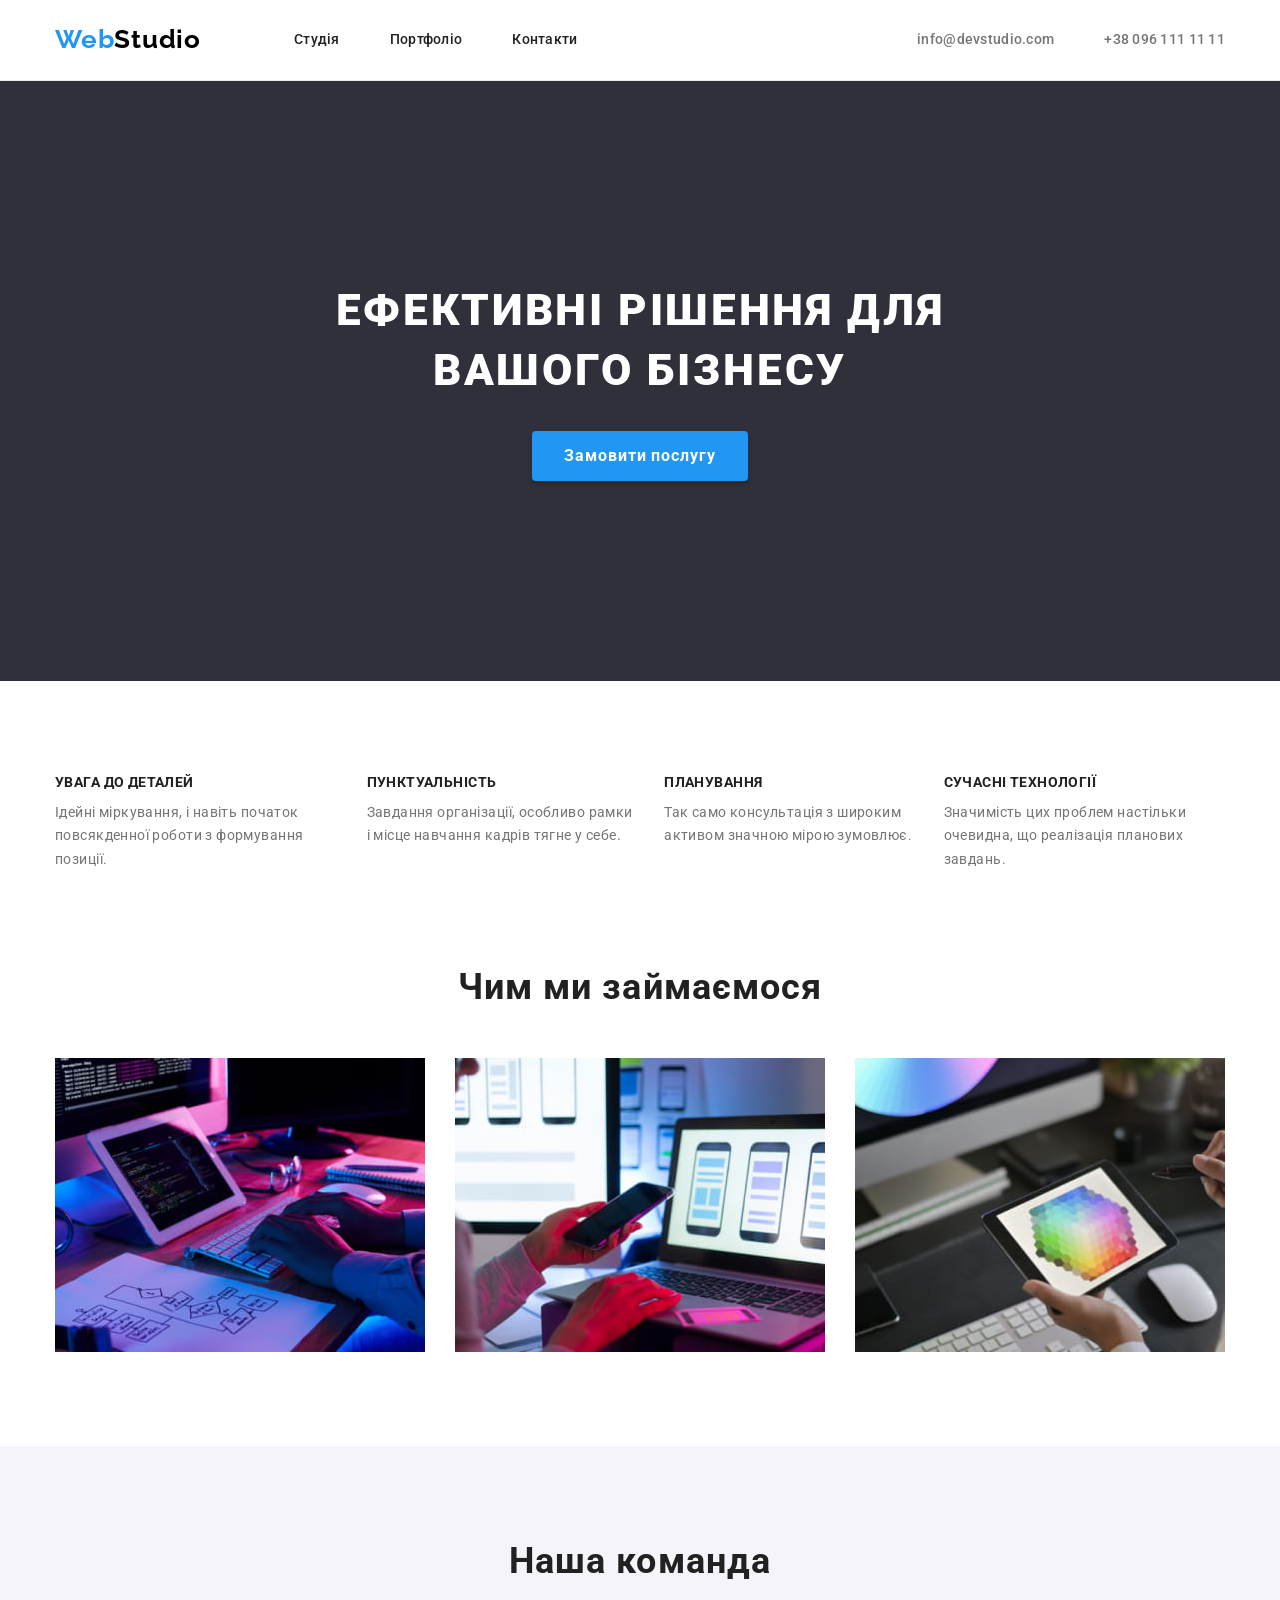
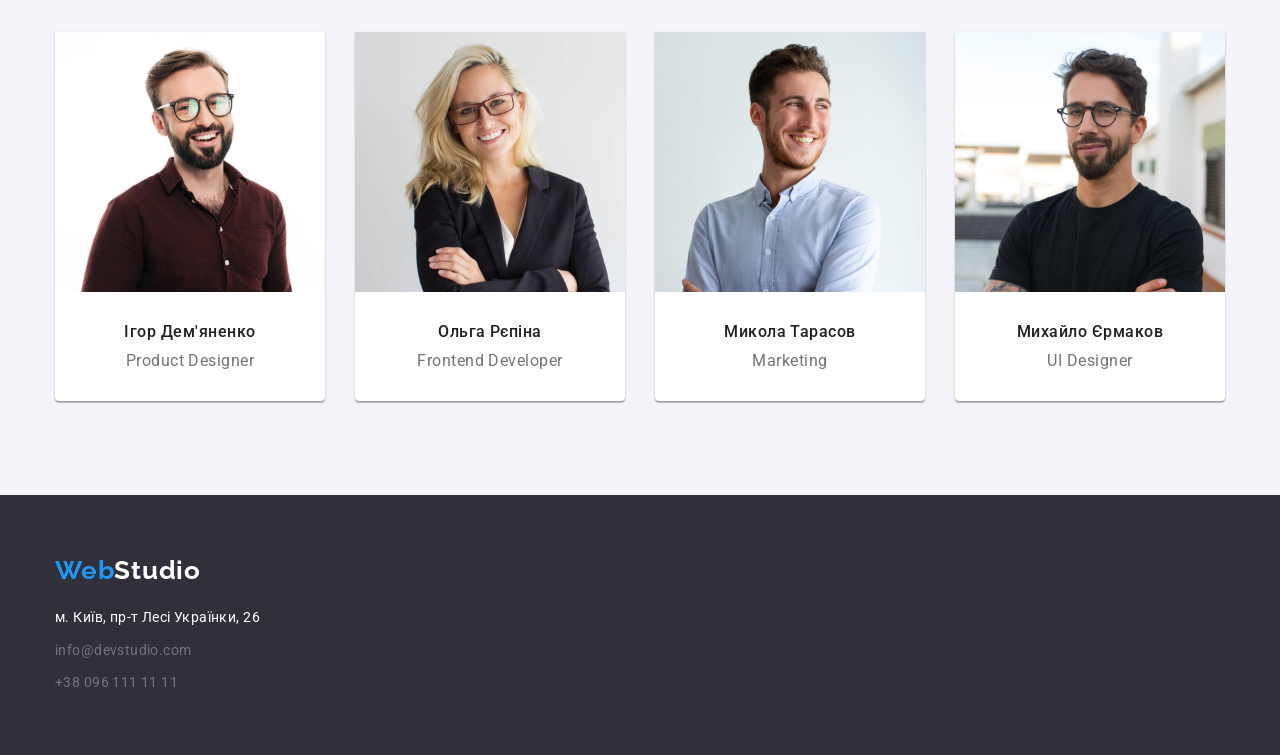
==== index.html @ 661b0582 "styles corrections" ====
<!DOCTYPE html>
<html lang="uk">
  <head>
    <meta charset="UTF-8" />
    <meta http-equiv="X-UA-Compatible" content="IE=edge" />
    <meta name="viewport" content="width=device-width, initial-scale=1.0" />
    <title>WebStudio</title>
    <!-- fonts -->
    <link rel="preconnect" href="https://fonts.googleapis.com" />
    <link rel="preconnect" href="https://fonts.gstatic.com" crossorigin />
    <link rel="preconnect" href="https://fonts.googleapis.com" />
    <link rel="preconnect" href="https://fonts.gstatic.com" crossorigin />
    <link
      href="https://fonts.googleapis.com/css2?family=Raleway:wght@700&family=Roboto:wght@400;500;700;900&display=swap"
      rel="stylesheet"
    />
    <!-- modern-normalize -->
    <link
      rel="stylesheet"
      href="https://cdnjs.cloudflare.com/ajax/libs/modern-normalize/1.1.0/modern-normalize.min.css"
      integrity="sha512-wpPYUAdjBVSE4KJnH1VR1HeZfpl1ub8YT/NKx4PuQ5NmX2tKuGu6U/JRp5y+Y8XG2tV+wKQpNHVUX03MfMFn9Q=="
      crossorigin="anonymous"
      referrerpolicy="no-referrer"
    />
    <!-- custom styles -->
    <link rel="stylesheet" href="./css/styles.css" />
  </head>
  <body>
    <header>
      <div class="container header">
        <nav class="nav">
          <a class="logo logo-header" href="./index.html"
            ><span class="logo-color">Web</span>Studio</a
          >
          <ul class="nav-list">
            <li class="nav-list-item">
              <a class="nav-list-item-link display-block" href="./index.html"
                >Студія</a
              >
            </li>
            <li class="nav-list-item">
              <a
                class="nav-list-item-link display-block"
                href="./portfolio.html"
                >Портфоліо</a
              >
            </li>
            <li class="nav-list-item">
              <a class="nav-list-item-link display-block" href="#contacts-link"
                >Контакти</a
              >
            </li>
          </ul>
        </nav>
        <ul class="header-contacts">
          <li class="header-contacts-item">
            <a
              class="header-contacts-item-link display-block"
              href="mailto:info@devstudio.com"
              >info@devstudio.com</a
            >
          </li>
          <li class="header-contacts-item">
            <a
              class="header-contacts-item-link display-block"
              href="tel:+380961111111"
              >+38 096 111 11 11</a
            >
          </li>
        </ul>
      </div>
    </header>
    <main>
      <section class="hero">
        <div class="container">
          <h1 class="hero-title">Ефективні рішення для вашого бізнесу</h1>
          <button class="hero-btn" type="button">Замовити послугу</button>
        </div>
      </section>
      <section class="section">
        <div class="container">
          <h2 class="hidden-title">Особливості</h2>
          <ul class="features-list">
            <li class="features-list-item">
              <h3 class="features-list-item-heading">Увага до деталей</h3>
              <p class="features-list-item-text">
                Ідейні міркування, і навіть початок повсякденної роботи з
                формування позиції.
              </p>
            </li>
            <li class="features-list-item">
              <h3 class="features-list-item-heading">Пунктуальність</h3>
              <p class="features-list-item-text">
                Завдання організації, особливо рамки і місце навчання кадрів
                тягне у себе.
              </p>
            </li>
            <li class="features-list-item">
              <h3 class="features-list-item-heading">Планування</h3>
              <p class="features-list-item-text">
                Так само консультація з широким активом значною мірою зумовлює.
              </p>
            </li>
            <li class="features-list-item">
              <h3 class="features-list-item-heading">Сучасні технології</h3>
              <p class="features-list-item-text">
                Значимість цих проблем настільки очевидна, що реалізація
                планових завдань.
              </p>
            </li>
          </ul>
        </div>
      </section>
      <section class="section what-are-we-section">
        <div class="container">
          <h2 class="what-are-we-title">Чим ми займаємося</h2>
          <ul class="what-are-we-list">
            <li class="what-are-we-list-item">
              <img
                src="./images/img1.jpg"
                alt="кодинг"
                width="370"
                height="294"
              />
            </li>
            <li class="what-are-we-list-item">
              <img
                src="./images/img2.jpg"
                alt="адаптація"
                width="370"
                height="294"
              />
            </li>
            <li class="what-are-we-list-item">
              <img
                src="./images/img3.jpg"
                alt="дизайн"
                width="370"
                height="294"
              />
            </li>
          </ul>
        </div>
      </section>
      <section class="section our-team">
        <div class="container">
          <h2 class="our-team-title">Наша команда</h2>
          <ul class="our-team-list">
            <li class="our-team-list-item">
              <img
                src="./images/igor.jpg"
                alt="фото Ігор Дем'яненко"
                width="270"
                height="260"
              />
              <div class="our-team-content">
                <h3 class="our-team-list-item-heading">Ігор Дем'яненко</h3>
                <p class="our-team-list-item-text" lang="en">
                  Product Designer
                </p>
              </div>
            </li>
            <li class="our-team-list-item">
              <img
                src="./images/olga.jpg"
                alt="фото Ольга Рєпіна"
                width="270"
                height="260"
              />
              <div class="our-team-content">
                <h3 class="our-team-list-item-heading">Ольга Рєпіна</h3>
                <p class="our-team-list-item-text" lang="en">
                  Frontend Developer
                </p>
              </div>
            </li>
            <li class="our-team-list-item">
              <img
                src="./images/mykola.jpg"
                alt="фото Микола Тарасов"
                width="270"
                height="260"
              />
              <div class="our-team-content">
                <h3 class="our-team-list-item-heading">Микола Тарасов</h3>
                <p class="our-team-list-item-text" lang="en">Marketing</p>
              </div>
            </li>
            <li class="our-team-list-item">
              <img
                src="./images/michael.jpg"
                alt="фото Михайло Єрмаков"
                width="270"
                height="260"
              />
              <div class="our-team-content">
                <h3 class="our-team-list-item-heading">Михайло Єрмаков</h3>
                <p class="our-team-list-item-text" lang="en">UI Designer</p>
              </div>
            </li>
          </ul>
        </div>
      </section>
    </main>
    <footer class="contacts" id="contacts-link">
      <div class="container">
        <a class="logo footer-logo" href="./index.html"
          ><span class="logo-footer-color">Web</span>Studio</a
        >
        <address>
          <ul class="address-list">
            <li class="address-list-item">
              <a
                class="map-link"
                href="https://goo.gl/maps/me57YFcmaELghzEW9"
                target="_blank"
                rel="noopener noreferrer nofollow"
                >м. Київ, пр-т Лесі Українки, 26</a
              >
            </li>
            <li class="address-list-item">
              <a class="mail-link" href="mailto:info@devstudio.com"
                >info@devstudio.com</a
              >
            </li>
            <li class="address-list-item">
              <a class="tel-link" href="tel:+380961111111">+38 096 111 11 11</a>
            </li>
          </ul>
        </address>
      </div>
    </footer>
  </body>
</html>
---- css/styles.css ----
:root {
  /* Fonts */
  --primary-text-color: #757575;
  --title-text-color: #212121;
  --secondary-title-text-color: #ffffff;
  --secondary-text-color: #2196f3;
  --logo-text-color: #000000;
  --address-text-color: #ffffff 0.6;
  /* Background */
  --footer-background-color: #2f303a;
  --team-section-background-color: #f5f4fa;
  --hero-btn-active-color: #188ce8;
  --header-border-bottom-color: #ececec;
  --portfolio-content-border-color: #eeeeee;
}
h1,
h2,
h3,
h4,
h5,
h6,
p,
ul {
  margin: 0;
  padding: 0;
  border: 0;
  font-size: 100%;
  font: inherit;
  vertical-align: baseline;
}
img {
  display: block;
  min-width: 100%;
  height: auto;
}
.nav-list,
.header-contacts,
.features-list,
.what-are-we-list,
.our-team-list,
.address-list,
.filter-list,
.portfolio-content-list {
  list-style: none;
}
.container {
  width: 1200px;
  margin-left: auto;
  margin-right: auto;
  padding-right: 15px;
  padding-left: 15px;
}

.section {
  padding: 94px 0;
}
.what-are-we-section {
  padding-top: 0;
}
.display-block {
  display: block;
}
body {
  font-family: "Roboto", sans-serif;
  font-size: 14px;
  line-height: 1.7;
  letter-spacing: 0.03em;

  color: var(--primary-text-color);
}
/* header */
.header,
.nav {
  display: flex;
  align-items: center;
}
header {
  border-bottom: 1px solid var(--header-border-bottom-color);
}
.logo {
  font-family: "Raleway", sans-serif;
  font-weight: 700;
  font-size: 26px;
  line-height: 1.2;
  letter-spacing: 0.03em;

  color: var(--logo-text-color);
  text-decoration: none;
  text-transform: capitalize;
}
.logo-header {
  margin-right: 93px;
}
.logo-color {
  color: var(--secondary-text-color);
}
.nav-list {
  display: flex;
}
.header-contacts {
  display: flex;
  margin-left: auto;
}
.header-contacts-item:not(:last-child) {
  margin-right: 50px;
}

.nav-list-item-link,
.header-contacts-item-link {
  padding-top: 32px;
  padding-bottom: 32px;

  font-weight: 500;
  font-size: 14px;
  line-height: 1.14;
  letter-spacing: 0.02em;

  color: var(--title-text-color);
  text-decoration: none;
}
.nav-list-item:not(:last-child) {
  margin-right: 50px;
}
.header-contacts-item-link {
  color: var(--primary-text-color);
}
.nav-list-item-link:hover,
.nav-list-item-link:focus,
.nav-list-item-link:active,
.header-contacts-item-link:hover,
.header-contacts-item-link:focus,
.header-contacts-item-link:active {
  color: var(--secondary-text-color);
}
/* main */
/* hero */
.hero {
  background-color: var(--footer-background-color);
  padding: 200px 0;
  text-align: center;
}
.hero-title {
  margin-bottom: 30px;
  margin-right: auto;
  margin-left: auto;
  width: 696px;

  font-weight: 900;
  font-size: 44px;
  line-height: 1.36;
  text-align: center;
  letter-spacing: 0.06em;
  text-transform: uppercase;

  color: var(--secondary-title-text-color);
}

.hero-btn {
  padding: 10px 32px;

  font-weight: 700;
  font-size: 16px;
  line-height: 1.88;
  text-align: center;
  letter-spacing: 0.06em;

  color: var(--secondary-title-text-color);
  background-color: var(--secondary-text-color);
  cursor: pointer;
  box-shadow: 0px 4px 4px rgba(0, 0, 0, 0.15);
  border-radius: 4px;
  border: none;
}
.hero-btn:hover,
.hero-btn:focus {
  background-color: var(--hero-btn-active-color);
}
/* features */
.hidden-title {
  position: absolute;
  white-space: nowrap;
  width: 1px;
  height: 1px;
  overflow: hidden;
  border: 0;
  padding: 0;
  clip: rect(0 0 0 0);
  -webkit-clip-path: inset(50%);
  clip-path: inset(50%);
  margin: -1px;
}
.features-list {
  display: flex;
}
.features-list-item {
  width: calc((100%-30 * 3) / 4);
}
.features-list-item:not(:last-child) {
  margin-right: 30px;
}
.features-list-item-heading {
  margin-bottom: 10px;

  font-weight: 700;
  font-size: 14px;
  line-height: 1.14;
  text-transform: uppercase;

  color: var(--title-text-color);
}
/* What are we, our team */
.what-are-we-title,
.our-team-title {
  text-align: center;
  margin-bottom: 50px;

  font-weight: 700;
  font-size: 36px;
  line-height: 1.17;
  text-align: center;
  letter-spacing: 0.03em;
  color: var(--title-text-color);
}
.what-are-we-list {
  display: flex;
}
.what-are-we-list-item {
  display: block;
}
.what-are-we-list-item:not(:last-child) {
  margin-right: 30px;
}
.our-team {
  background-color: var(--team-section-background-color);
}
.our-team-list {
  display: flex;
  gap: 30px;
}
.our-team-list-item {
  background: var(--secondary-title-text-color);

  box-shadow: 0px 1px 3px #0000001f, 0px 1px 1px #00000024,
    0px 2px 1px #00000033;
  border-radius: 0px 0px 4px 4px;
}
.our-team-content {
  padding-top: 30px;
  padding-bottom: 30px;
}
.our-team-list-item-heading {
  margin-bottom: 10px;

  font-weight: 500;
  font-size: 16px;
  line-height: 1.2;
  letter-spacing: 0.03em;
  text-align: center;
  color: var(--title-text-color);
}
.our-team-list-item-text {
  font-size: 16px;
  line-height: 1.2;
  letter-spacing: 0.03em;
  text-align: center;
}
/* footer */
footer {
  padding-top: 60px;
  padding-bottom: 60px;
}
address {
  font-style: inherit;
}
.contacts {
  background-color: var(--footer-background-color);
}

.footer-logo {
  display: inline-block;
  margin-bottom: 20px;

  color: var(--secondary-title-text-color);
}
.logo-footer-color {
  color: var(--secondary-text-color);
}

.address-list-item:not(:last-child) {
  margin-bottom: 9px;
}
.map-link {
  text-decoration: none;
  color: var(--secondary-title-text-color);
}
.mail-link,
.tel-link {
  text-decoration: none;
  color: var(--address-text-color);
}
/* portfolio */
.section-portfolio {
  padding-top: 94px;
  padding-bottom: 94px;
}
.filter-list {
  display: flex;
  justify-content: center;
  margin-bottom: 50px;
}
.filter-list-item:not(:last-child) {
  margin-right: 8px;
}
.all-btn {
  padding: 7px 26px;
}
.secondary-btn {
  padding: 7px 23px;
}
.filter-list-button {
  font-style: inherit;
  font-weight: 500;
  font-size: 16px;
  line-height: 1.6;
  text-align: center;
  letter-spacing: 0.03em;
  color: var(--title-text-color);
  background-color: var(--team-section-background-color);
  cursor: pointer;
  border: none;
  border-radius: 4px;
}
.filter-list-button:hover,
.filter-list-button:focus,
.filter-list-button:active {
  font-weight: 500;
  font-size: 16px;
  line-height: 1.6;
  text-align: center;
  letter-spacing: 0.03em;
  color: var(--secondary-title-text-color);
  background-color: var(--secondary-text-color);
  box-shadow: 0px 3px 1px rgba(0, 0, 0, 0.1), 0px 1px 2px rgba(0, 0, 0, 0.08),
    0px 2px 2px rgba(0, 0, 0, 0.12);
}
.portfolio-content-list {
  display: flex;
  flex-wrap: wrap;
  margin: -15px;
}
.portfolio-content-list-item {
  margin: 15px;
}
.portfolio-content-list-text {
  padding: 20px 24px;
  border-right: 1px solid var(--portfolio-content-border-color);
  border-bottom: 1px solid var(--portfolio-content-border-color);
  border-left: 1px solid var(--portfolio-content-border-color);
}
.portfolio-content-list-item-heading {
  margin-bottom: 4px;

  font-weight: 700;
  font-size: 18px;
  line-height: 2;
  letter-spacing: 0.06em;
  color: var(--title-text-color);
}
.portfolio-content-list-item-text {
  font-size: 16px;
  line-height: 1.9;
  letter-spacing: 0.03em;
}
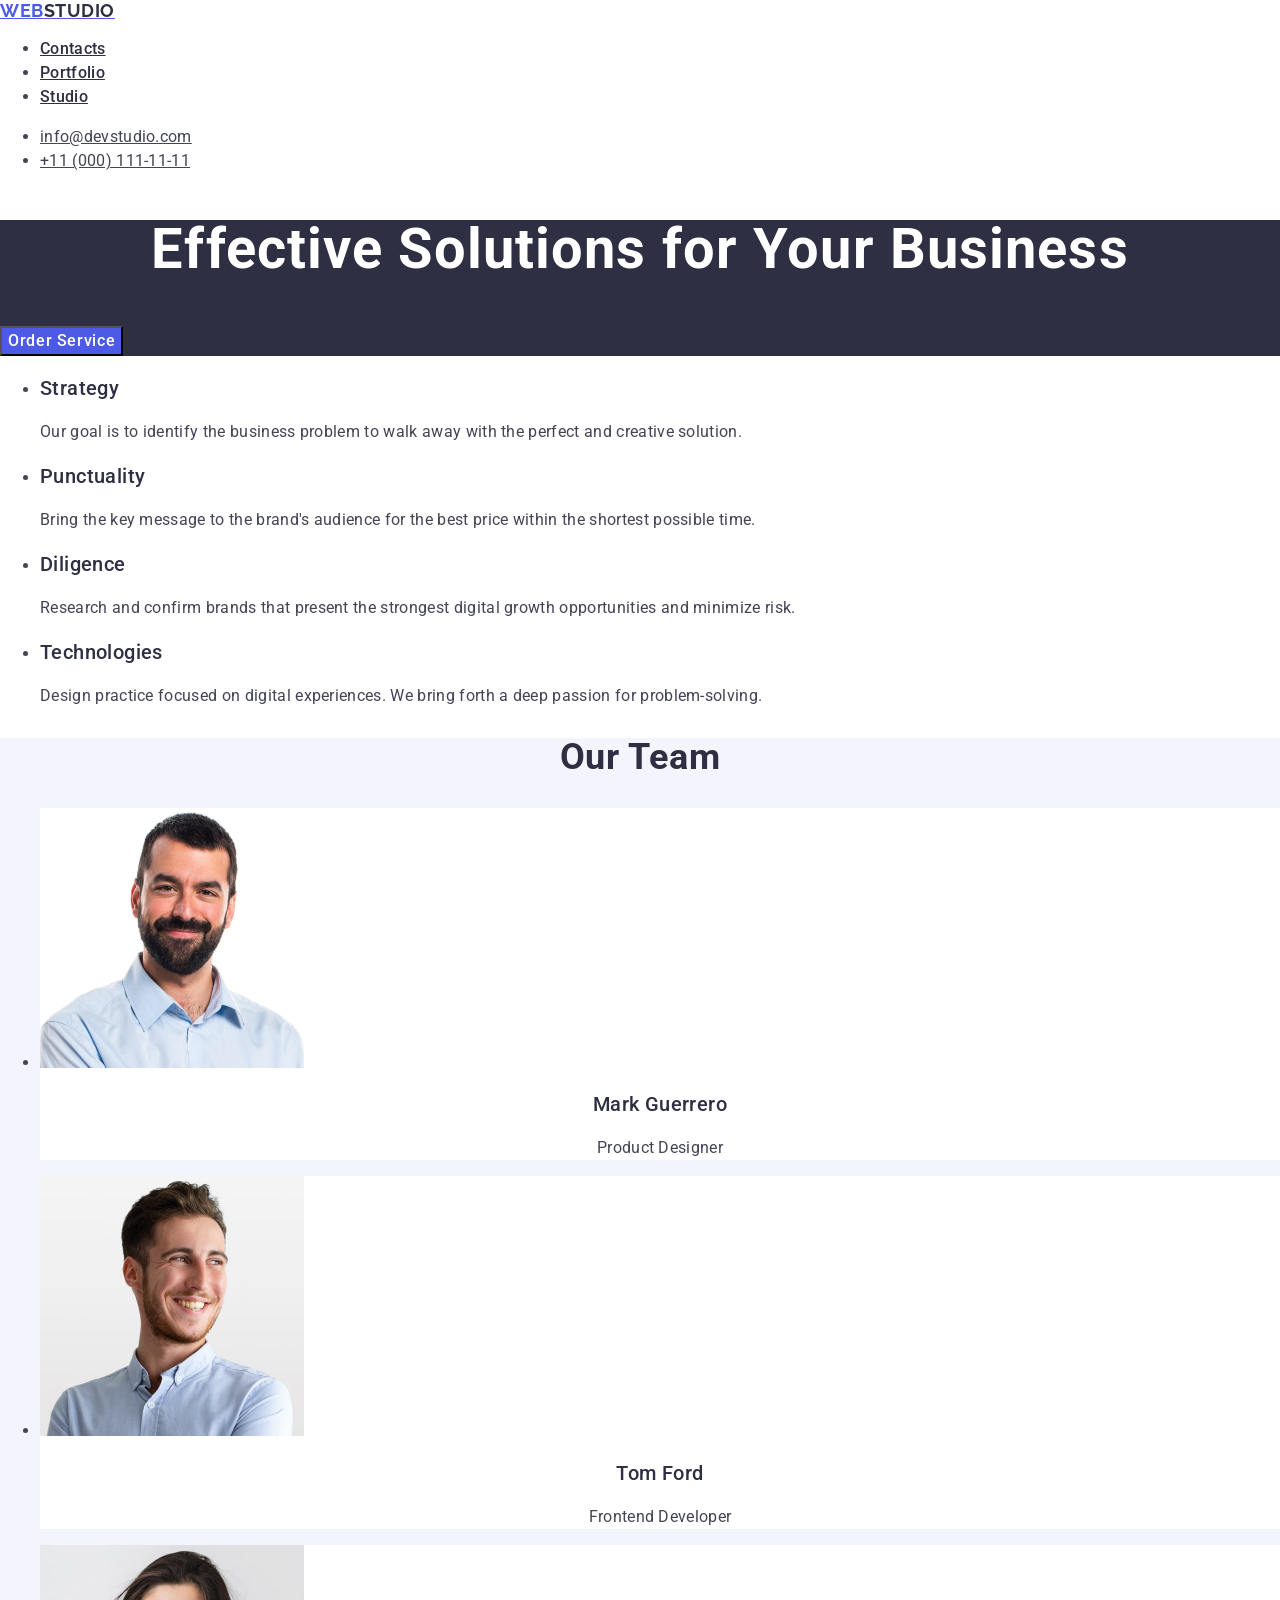
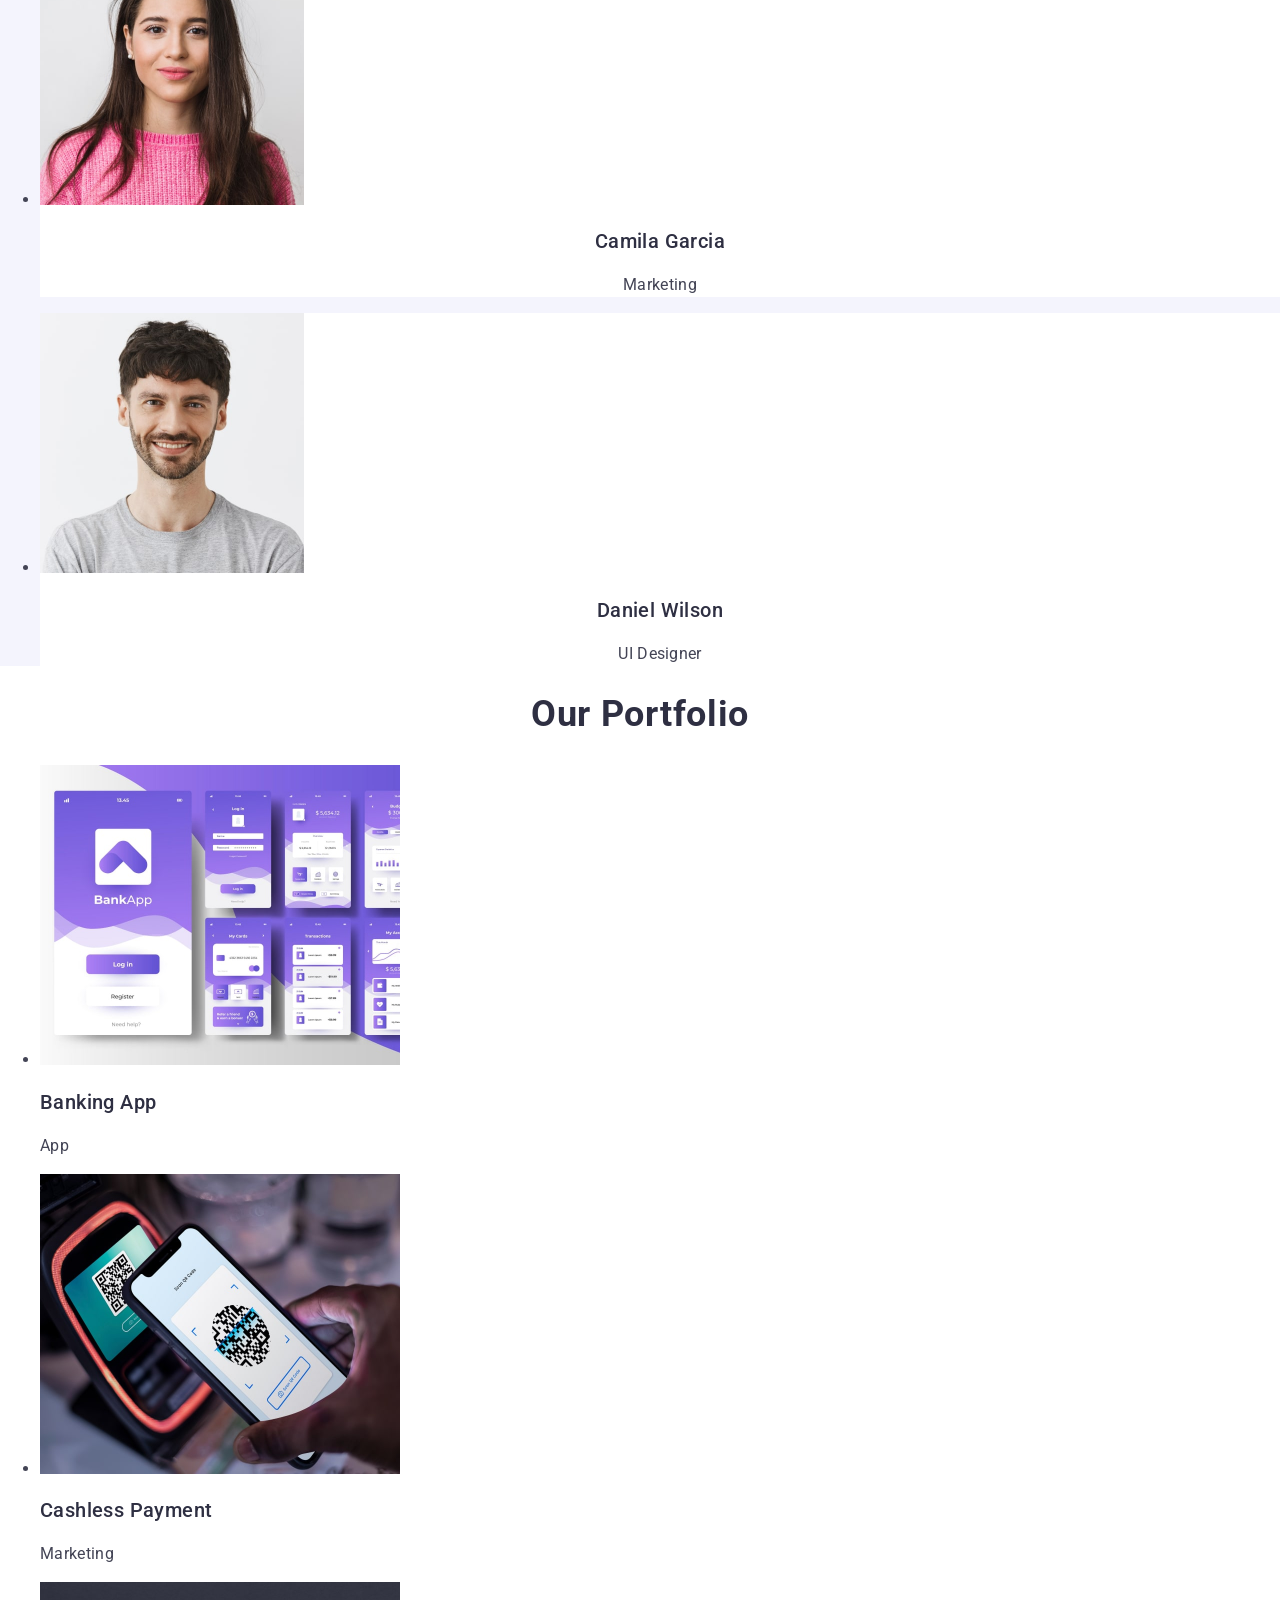
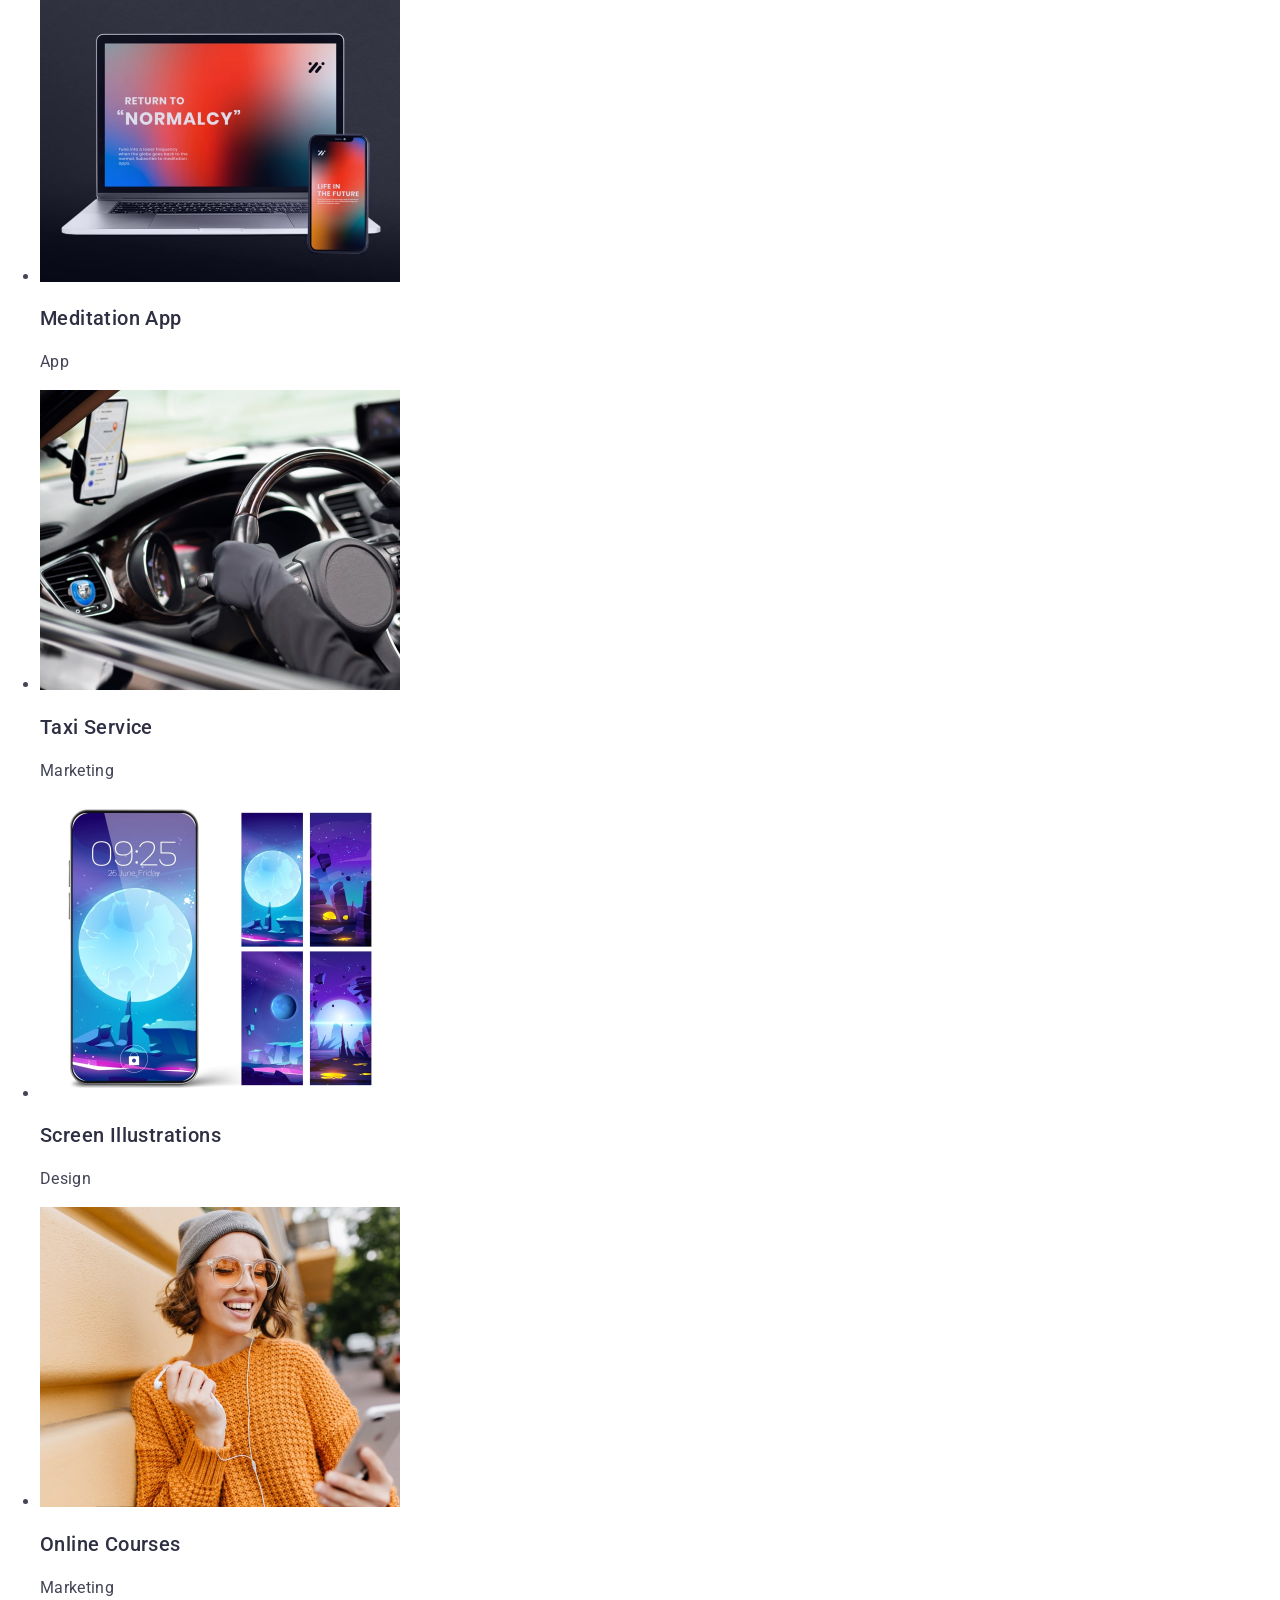
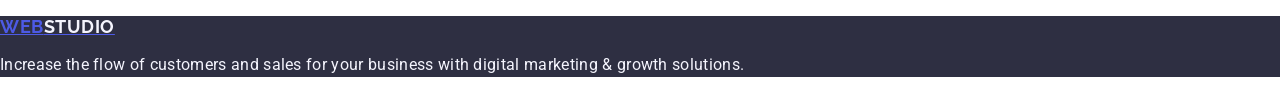
==== commit 6e95fbfc: "Initial commit" ====
--- a/index.html
+++ b/index.html
@@ -1,234 +1,210 @@
 <!DOCTYPE html>
-<html lang="uk">
+<html lang="en">
   <head>
     <meta charset="UTF-8" />
-    <meta http-equiv="X-UA-Compatible" content="IE=edge" />
     <meta name="viewport" content="width=device-width, initial-scale=1.0" />
-    <title>WebStudio</title>
-    <!-- fonts -->
-    <link rel="preconnect" href="https://fonts.googleapis.com" />
-    <link rel="preconnect" href="https://fonts.gstatic.com" crossorigin />
+    <title>Document</title>
     <link rel="preconnect" href="https://fonts.googleapis.com" />
     <link rel="preconnect" href="https://fonts.gstatic.com" crossorigin />
     <link
-      href="https://fonts.googleapis.com/css2?family=Raleway:wght@700&family=Roboto:wght@400;500;700;900&display=swap"
+      href="https://fonts.googleapis.com/css2?family=Raleway:ital,wght@0,700;1,700&family=Roboto:ital,wght@0,400,500,700;1,400,500,700&display=swap"
       rel="stylesheet"
     />
-    <!-- modern-normalize -->
     <link
       rel="stylesheet"
-      href="https://cdnjs.cloudflare.com/ajax/libs/modern-normalize/1.1.0/modern-normalize.min.css"
-      integrity="sha512-wpPYUAdjBVSE4KJnH1VR1HeZfpl1ub8YT/NKx4PuQ5NmX2tKuGu6U/JRp5y+Y8XG2tV+wKQpNHVUX03MfMFn9Q=="
+      href="https://cdnjs.cloudflare.com/ajax/libs/modern-normalize/3.0.1/modern-normalize.css"
+      integrity="sha512-gnAN+RgTMylunXI7AMg+PtcUGpKZFkZJoFIkAWvdPFRrFJz3p2tx4+9xbjILRfN7CzoViMgS8vSf06fSQzWZjA=="
       crossorigin="anonymous"
       referrerpolicy="no-referrer"
     />
-    <!-- custom styles -->
     <link rel="stylesheet" href="./css/styles.css" />
   </head>
   <body>
     <header>
-      <div class="container header">
-        <nav class="nav">
-          <a class="logo logo-header" href="./index.html"
-            ><span class="logo-color">Web</span>Studio</a
-          >
-          <ul class="nav-list">
-            <li class="nav-list-item">
-              <a class="nav-list-item-link display-block" href="./index.html"
-                >Студія</a
-              >
-            </li>
-            <li class="nav-list-item">
-              <a
-                class="nav-list-item-link display-block"
-                href="./portfolio.html"
-                >Портфоліо</a
-              >
-            </li>
-            <li class="nav-list-item">
-              <a class="nav-list-item-link display-block" href="#contacts-link"
-                >Контакти</a
-              >
-            </li>
-          </ul>
-        </nav>
-        <ul class="header-contacts">
-          <li class="header-contacts-item">
-            <a
-              class="header-contacts-item-link display-block"
-              href="mailto:info@devstudio.com"
+      <nav class="nav">
+        <a class="logo" href="./index.html">Web<span>Studio</span></a>
+        <ul class="nav-list">
+          <li class="nav-item"><a class="nav-link" href="/">Contacts</a></li>
+          <li class="nav-item"><a class="nav-link" href="">Portfolio</a></li>
+          <li class="nav-item"><a class="nav-link" href="">Studio</a></li>
+        </ul>
+      </nav>
+      <address class="address">
+        <ul class="address-list">
+          <li class="address-item">
+            <a class="address-link" href="mailto:info@devstudio.com"
               >info@devstudio.com</a
             >
           </li>
-          <li class="header-contacts-item">
-            <a
-              class="header-contacts-item-link display-block"
-              href="tel:+380961111111"
-              >+38 096 111 11 11</a
+          <li class="address-item">
+            <a class="address-link" href="tel:+110001111111"
+              >+11 (000) 111-11-11</a
             >
           </li>
         </ul>
-      </div>
+      </address>
     </header>
     <main>
       <section class="hero">
-        <div class="container">
-          <h1 class="hero-title">Ефективні рішення для вашого бізнесу</h1>
-          <button class="hero-btn" type="button">Замовити послугу</button>
-        </div>
-      </section>
-      <section class="section">
-        <div class="container">
-          <h2 class="hidden-title">Особливості</h2>
-          <ul class="features-list">
-            <li class="features-list-item">
-              <h3 class="features-list-item-heading">Увага до деталей</h3>
-              <p class="features-list-item-text">
-                Ідейні міркування, і навіть початок повсякденної роботи з
-                формування позиції.
-              </p>
-            </li>
-            <li class="features-list-item">
-              <h3 class="features-list-item-heading">Пунктуальність</h3>
-              <p class="features-list-item-text">
-                Завдання організації, особливо рамки і місце навчання кадрів
-                тягне у себе.
-              </p>
-            </li>
-            <li class="features-list-item">
-              <h3 class="features-list-item-heading">Планування</h3>
-              <p class="features-list-item-text">
-                Так само консультація з широким активом значною мірою зумовлює.
-              </p>
-            </li>
-            <li class="features-list-item">
-              <h3 class="features-list-item-heading">Сучасні технології</h3>
-              <p class="features-list-item-text">
-                Значимість цих проблем настільки очевидна, що реалізація
-                планових завдань.
-              </p>
-            </li>
-          </ul>
-        </div>
-      </section>
-      <section class="section what-are-we-section">
-        <div class="container">
-          <h2 class="what-are-we-title">Чим ми займаємося</h2>
-          <ul class="what-are-we-list">
-            <li class="what-are-we-list-item">
-              <img
-                src="./images/img1.jpg"
-                alt="кодинг"
-                width="370"
-                height="294"
-              />
-            </li>
-            <li class="what-are-we-list-item">
-              <img
-                src="./images/img2.jpg"
-                alt="адаптація"
-                width="370"
-                height="294"
-              />
-            </li>
-            <li class="what-are-we-list-item">
-              <img
-                src="./images/img3.jpg"
-                alt="дизайн"
-                width="370"
-                height="294"
-              />
-            </li>
-          </ul>
-        </div>
-      </section>
-      <section class="section our-team">
-        <div class="container">
-          <h2 class="our-team-title">Наша команда</h2>
-          <ul class="our-team-list">
-            <li class="our-team-list-item">
-              <img
-                src="./images/igor.jpg"
-                alt="фото Ігор Дем'яненко"
-                width="270"
-                height="260"
-              />
-              <div class="our-team-content">
-                <h3 class="our-team-list-item-heading">Ігор Дем'яненко</h3>
-                <p class="our-team-list-item-text" lang="en">
-                  Product Designer
-                </p>
-              </div>
-            </li>
-            <li class="our-team-list-item">
-              <img
-                src="./images/olga.jpg"
-                alt="фото Ольга Рєпіна"
-                width="270"
-                height="260"
-              />
-              <div class="our-team-content">
-                <h3 class="our-team-list-item-heading">Ольга Рєпіна</h3>
-                <p class="our-team-list-item-text" lang="en">
-                  Frontend Developer
-                </p>
-              </div>
-            </li>
-            <li class="our-team-list-item">
-              <img
-                src="./images/mykola.jpg"
-                alt="фото Микола Тарасов"
-                width="270"
-                height="260"
-              />
-              <div class="our-team-content">
-                <h3 class="our-team-list-item-heading">Микола Тарасов</h3>
-                <p class="our-team-list-item-text" lang="en">Marketing</p>
-              </div>
-            </li>
-            <li class="our-team-list-item">
-              <img
-                src="./images/michael.jpg"
-                alt="фото Михайло Єрмаков"
-                width="270"
-                height="260"
-              />
-              <div class="our-team-content">
-                <h3 class="our-team-list-item-heading">Михайло Єрмаков</h3>
-                <p class="our-team-list-item-text" lang="en">UI Designer</p>
-              </div>
-            </li>
-          </ul>
-        </div>
+        <h1 class="hero-title">Effective Solutions for Your Business</h1>
+        <button class="hero-btn" type="button">Order Service</button>
+      </section>
+      <section class="features">
+        <h2 hidden>features</h2>
+        <ul class="features-list">
+          <li class="features-item">
+            <h3 class="features-title">Strategy</h3>
+            <p class="features-text">
+              Our goal is to identify the business problem to walk away with the
+              perfect and creative solution.
+            </p>
+          </li>
+          <li class="features-item">
+            <h3 class="features-title">Punctuality</h3>
+            <p class="features-text">
+              Bring the key message to the brand's audience for the best price
+              within the shortest possible time.
+            </p>
+          </li>
+          <li class="features-item">
+            <h3 class="features-title">Diligence</h3>
+            <p class="features-text">
+              Research and confirm brands that present the strongest digital
+              growth opportunities and minimize risk.
+            </p>
+          </li>
+          <li class="features-item">
+            <h3 class="features-title">Technologies</h3>
+            <p class="features-text">
+              Design practice focused on digital experiences. We bring forth a
+              deep passion for problem-solving.
+            </p>
+          </li>
+        </ul>
+      </section>
+      <section class="team">
+        <h2 class="team-title">Our Team</h2>
+        <ul class="team-list">
+          <li class="team-item">
+            <img
+              src="./images/img-1.jpg"
+              alt="Mark Guerrero"
+              width="264"
+              height="260"
+              class="team-image"
+            />
+            <h3 class="team-name">Mark Guerrero</h3>
+            <p class="team-text">Product Designer</p>
+          </li>
+          <li class="team-item">
+            <img
+              src="./images/img-2.jpg"
+              alt="Tom Ford"
+              width="264"
+              height="260"
+              class="team-image"
+            />
+            <h3 class="team-name">Tom Ford</h3>
+            <p class="team-text">Frontend Developer</p>
+          </li>
+          <li class="team-item">
+            <img
+              src="./images/img-3.jpg"
+              alt="Camila Garcia"
+              width="264"
+              height="260"
+              class="team-image"
+            />
+            <h3 class="team-name">Camila Garcia</h3>
+            <p class="team-text">Marketing</p>
+          </li>
+          <li class="team-item">
+            <img
+              src="./images/img-4.jpg"
+              alt="Daniel Wilson"
+              width="264"
+              height="260"
+              class="team-image"
+            />
+            <h3 class="team-name">Daniel Wilson</h3>
+            <p class="team-text">UI Designer</p>
+          </li>
+        </ul>
+      </section>
+      <section class="portfolio">
+        <h2 class="portfolio-title">Our Portfolio</h2>
+        <ul class="portfolio-list">
+          <li class="portfolio-item">
+            <img
+              src="./images/card-img1.jpg"
+              alt="Banking App"
+              width="360"
+              class="portfolio-image"
+            />
+            <h3 class="portfolio-name">Banking App</h3>
+            <p class="portfolio-text">App</p>
+          </li>
+          <li class="portfolio-item">
+            <img
+              src="./images/card-img2.jpg"
+              alt="Cashless Payment"
+              width="360"
+              class="portfolio-image"
+            />
+            <h3 class="portfolio-name">Cashless Payment</h3>
+            <p class="portfolio-text">Marketing</p>
+          </li>
+          <li class="portfolio-item">
+            <img
+              src="./images/card-img3.jpg"
+              alt="Meditation App"
+              width="360"
+              class="portfolio-image"
+            />
+            <h3 class="portfolio-name">Meditation App</h3>
+            <p class="portfolio-text">App</p>
+          </li>
+          <li class="portfolio-item">
+            <img
+              src="./images/card-img4.jpg"
+              alt="Taxi Service"
+              width="360"
+              class="portfolio-image"
+            />
+            <h3 class="portfolio-name">Taxi Service</h3>
+            <p class="portfolio-text">Marketing</p>
+          </li>
+          <li class="portfolio-item">
+            <img
+              src="./images/card-img5.jpg"
+              alt="Screen Illustrations"
+              width="360"
+              class="portfolio-image"
+            />
+            <h3 class="portfolio-name">Screen Illustrations</h3>
+            <p class="portfolio-text">Design</p>
+          </li>
+          <li class="portfolio-item">
+            <img
+              src="./images/card-img6.jpg"
+              alt="Online Courses"
+              width="360"
+              class="portfolio-image"
+            />
+            <h3 class="portfolio-name">Online Courses</h3>
+            <p class="portfolio-text">Marketing</p>
+          </li>
+        </ul>
       </section>
     </main>
-    <footer class="contacts" id="contacts-link">
-      <div class="container">
-        <a class="logo footer-logo" href="./index.html"
-          ><span class="logo-footer-color">Web</span>Studio</a
-        >
-        <address>
-          <ul class="address-list">
-            <li class="address-list-item">
-              <a
-                class="map-link"
-                href="https://goo.gl/maps/me57YFcmaELghzEW9"
-                target="_blank"
-                rel="noopener noreferrer nofollow"
-                >м. Київ, пр-т Лесі Українки, 26</a
-              >
-            </li>
-            <li class="address-list-item">
-              <a class="mail-link" href="mailto:info@devstudio.com"
-                >info@devstudio.com</a
-              >
-            </li>
-            <li class="address-list-item">
-              <a class="tel-link" href="tel:+380961111111">+38 096 111 11 11</a>
-            </li>
-          </ul>
-        </address>
-      </div>
+    <footer class="footer">
+      <a class="logo" href="./index.html"
+        >Web<span class="footer-logo">Studio</span></a
+      >
+      <p class="footer-text">
+        Increase the flow of customers and sales for your business with digital
+        marketing & growth solutions.
+      </p>
     </footer>
   </body>
 </html>
--- a/css/styles.css
+++ b/css/styles.css
@@ -1,373 +1,173 @@
-:root {
-  /* Fonts */
-  --primary-text-color: #757575;
-  --title-text-color: #212121;
-  --secondary-title-text-color: #ffffff;
-  --secondary-text-color: #2196f3;
-  --logo-text-color: #000000;
-  --address-text-color: #ffffff 0.6;
-  /* Background */
-  --footer-background-color: #2f303a;
-  --team-section-background-color: #f5f4fa;
-  --hero-btn-active-color: #188ce8;
-  --header-border-bottom-color: #ececec;
-  --portfolio-content-border-color: #eeeeee;
-}
-h1,
-h2,
-h3,
-h4,
-h5,
-h6,
-p,
-ul {
-  margin: 0;
-  padding: 0;
-  border: 0;
-  font-size: 100%;
-  font: inherit;
-  vertical-align: baseline;
-}
-img {
-  display: block;
-  min-width: 100%;
-  height: auto;
-}
-.nav-list,
-.header-contacts,
-.features-list,
-.what-are-we-list,
-.our-team-list,
-.address-list,
-.filter-list,
-.portfolio-content-list {
-  list-style: none;
-}
-.container {
-  width: 1200px;
-  margin-left: auto;
-  margin-right: auto;
-  padding-right: 15px;
-  padding-left: 15px;
+body {
+  font-family: "Roboto", sans-serif;
+  color: #434455;
+  background-color: #ffffff;
 }
 
-.section {
-  padding: 94px 0;
-}
-.what-are-we-section {
-  padding-top: 0;
-}
-.display-block {
-  display: block;
-}
-body {
-  font-family: "Roboto", sans-serif;
-  font-size: 14px;
-  line-height: 1.7;
-  letter-spacing: 0.03em;
-
-  color: var(--primary-text-color);
-}
 /* header */
-.header,
-.nav {
-  display: flex;
-  align-items: center;
-}
-header {
-  border-bottom: 1px solid var(--header-border-bottom-color);
-}
 .logo {
   font-family: "Raleway", sans-serif;
   font-weight: 700;
-  font-size: 26px;
-  line-height: 1.2;
+  font-size: 18px;
+  line-height: 1.17;
   letter-spacing: 0.03em;
-
-  color: var(--logo-text-color);
-  text-decoration: none;
-  text-transform: capitalize;
+  text-transform: uppercase;
+  color: #4d5ae5;
 }
-.logo-header {
-  margin-right: 93px;
+.nav {
 }
-.logo-color {
-  color: var(--secondary-text-color);
+.nav span {
+  color: #2e2f42;
 }
 .nav-list {
-  display: flex;
 }
-.header-contacts {
-  display: flex;
-  margin-left: auto;
+.nav-item {
 }
-.header-contacts-item:not(:last-child) {
-  margin-right: 50px;
+.nav-link {
+  font-weight: 500;
+  font-size: 16px;
+  line-height: 1.5;
+  letter-spacing: 0.02em;
+  color: #2e2f42;
 }
-
-.nav-list-item-link,
-.header-contacts-item-link {
-  padding-top: 32px;
-  padding-bottom: 32px;
-
-  font-weight: 500;
-  font-size: 14px;
-  line-height: 1.14;
+.nav-link:hover,
+.nav-link:focus {
+  color: #404bbf;
+}
+.address {
+  font-style: normal;
+}
+.address-list {
+}
+.address-item {
+}
+.address-link {
+  font-size: 16px;
+  line-height: 1.5;
   letter-spacing: 0.02em;
-
-  color: var(--title-text-color);
-  text-decoration: none;
+  color: #434455;
 }
-.nav-list-item:not(:last-child) {
-  margin-right: 50px;
+.address-link:hover,
+.address-link:focus {
+  color: #404bbf;
 }
-.header-contacts-item-link {
-  color: var(--primary-text-color);
-}
-.nav-list-item-link:hover,
-.nav-list-item-link:focus,
-.nav-list-item-link:active,
-.header-contacts-item-link:hover,
-.header-contacts-item-link:focus,
-.header-contacts-item-link:active {
-  color: var(--secondary-text-color);
-}
-/* main */
 /* hero */
 .hero {
-  background-color: var(--footer-background-color);
-  padding: 200px 0;
-  text-align: center;
+  background-color: #2e2f42;
 }
 .hero-title {
-  margin-bottom: 30px;
-  margin-right: auto;
-  margin-left: auto;
-  width: 696px;
-
-  font-weight: 900;
-  font-size: 44px;
-  line-height: 1.36;
+  font-weight: 700;
+  font-size: 56px;
+  line-height: 1.07;
+  letter-spacing: 0.02em;
   text-align: center;
-  letter-spacing: 0.06em;
-  text-transform: uppercase;
-
-  color: var(--secondary-title-text-color);
+  color: #ffffff;
 }
-
 .hero-btn {
-  padding: 10px 32px;
-
-  font-weight: 700;
-  font-size: 16px;
-  line-height: 1.88;
-  text-align: center;
-  letter-spacing: 0.06em;
-
-  color: var(--secondary-title-text-color);
-  background-color: var(--secondary-text-color);
+  font-weight: 500;
+  line-height: 1.5;
+  letter-spacing: 0.04em;
+  color: #ffffff;
+  background-color: #4d5ae5;
   cursor: pointer;
-  box-shadow: 0px 4px 4px rgba(0, 0, 0, 0.15);
-  border-radius: 4px;
-  border: none;
 }
 .hero-btn:hover,
 .hero-btn:focus {
-  background-color: var(--hero-btn-active-color);
+  background-color: #404bbf;
 }
 /* features */
-.hidden-title {
-  position: absolute;
-  white-space: nowrap;
-  width: 1px;
-  height: 1px;
-  overflow: hidden;
-  border: 0;
-  padding: 0;
-  clip: rect(0 0 0 0);
-  -webkit-clip-path: inset(50%);
-  clip-path: inset(50%);
-  margin: -1px;
+.features {
 }
 .features-list {
-  display: flex;
 }
-.features-list-item {
-  width: calc((100%-30 * 3) / 4);
+.features-item {
 }
-.features-list-item:not(:last-child) {
-  margin-right: 30px;
+.features-title {
+  font-weight: 500;
+  font-size: 20px;
+  line-height: 1.2;
+  letter-spacing: 0.02em;
+  color: #2e2f42;
 }
-.features-list-item-heading {
-  margin-bottom: 10px;
-
-  font-weight: 700;
-  font-size: 14px;
-  line-height: 1.14;
-  text-transform: uppercase;
-
-  color: var(--title-text-color);
+.features-text {
+  font-size: 16px;
+  line-height: 1.5;
+  letter-spacing: 0.02em;
 }
-/* What are we, our team */
-.what-are-we-title,
-.our-team-title {
-  text-align: center;
-  margin-bottom: 50px;
-
+/* team */
+.team {
+  background-color: #f4f4fd;
+}
+.team-title {
   font-weight: 700;
   font-size: 36px;
-  line-height: 1.17;
+  line-height: 1.11;
+  letter-spacing: 0.02em;
   text-align: center;
-  letter-spacing: 0.03em;
-  color: var(--title-text-color);
+  text-transform: capitalize;
+  color: #2e2f42;
 }
-.what-are-we-list {
-  display: flex;
+.team-list {
 }
-.what-are-we-list-item {
-  display: block;
+.team-item {
+  background-color: #ffffff;
 }
-.what-are-we-list-item:not(:last-child) {
-  margin-right: 30px;
+.team-image {
 }
-.our-team {
-  background-color: var(--team-section-background-color);
+.team-name {
+  font-weight: 500;
+  font-size: 20px;
+  line-height: 1.2;
+  letter-spacing: 0.02em;
+  text-align: center;
+  color: #2e2f42;
 }
-.our-team-list {
-  display: flex;
-  gap: 30px;
-}
-.our-team-list-item {
-  background: var(--secondary-title-text-color);
-
-  box-shadow: 0px 1px 3px #0000001f, 0px 1px 1px #00000024,
-    0px 2px 1px #00000033;
-  border-radius: 0px 0px 4px 4px;
-}
-.our-team-content {
-  padding-top: 30px;
-  padding-bottom: 30px;
-}
-.our-team-list-item-heading {
-  margin-bottom: 10px;
-
-  font-weight: 500;
+.team-text {
   font-size: 16px;
-  line-height: 1.2;
-  letter-spacing: 0.03em;
-  text-align: center;
-  color: var(--title-text-color);
-}
-.our-team-list-item-text {
-  font-size: 16px;
-  line-height: 1.2;
-  letter-spacing: 0.03em;
+  line-height: 1.5;
+  letter-spacing: 0.02em;
   text-align: center;
 }
+/* portfolio */
+.portfolio {
+}
+.portfolio-title {
+  font-weight: 700;
+  font-size: 36px;
+  line-height: 1.11;
+  letter-spacing: 0.02em;
+  text-align: center;
+  text-transform: capitalize;
+  color: #2e2f42;
+}
+.portfolio-list {
+}
+.portfolio-item {
+}
+.portfolio-image {
+}
+.portfolio-name {
+  font-weight: 500;
+  font-size: 20px;
+  line-height: 1.2;
+  letter-spacing: 0.02em;
+  color: #2e2f42;
+}
+.portfolio-text {
+  font-size: 16px;
+  line-height: 1.5;
+  letter-spacing: 0.02em;
+}
 /* footer */
-footer {
-  padding-top: 60px;
-  padding-bottom: 60px;
+.footer {
+  background-color: #2e2f42;
 }
-address {
-  font-style: inherit;
+.footer-logo {
+  color: #f4f4fd;
 }
-.contacts {
-  background-color: var(--footer-background-color);
+.footer-text {
+  font-size: 16px;
+  line-height: 1.5;
+  letter-spacing: 0.02em;
+  color: #f4f4fd;
 }
-
-.footer-logo {
-  display: inline-block;
-  margin-bottom: 20px;
-
-  color: var(--secondary-title-text-color);
-}
-.logo-footer-color {
-  color: var(--secondary-text-color);
-}
-
-.address-list-item:not(:last-child) {
-  margin-bottom: 9px;
-}
-.map-link {
-  text-decoration: none;
-  color: var(--secondary-title-text-color);
-}
-.mail-link,
-.tel-link {
-  text-decoration: none;
-  color: var(--address-text-color);
-}
-/* portfolio */
-.section-portfolio {
-  padding-top: 94px;
-  padding-bottom: 94px;
-}
-.filter-list {
-  display: flex;
-  justify-content: center;
-  margin-bottom: 50px;
-}
-.filter-list-item:not(:last-child) {
-  margin-right: 8px;
-}
-.all-btn {
-  padding: 7px 26px;
-}
-.secondary-btn {
-  padding: 7px 23px;
-}
-.filter-list-button {
-  font-style: inherit;
-  font-weight: 500;
-  font-size: 16px;
-  line-height: 1.6;
-  text-align: center;
-  letter-spacing: 0.03em;
-  color: var(--title-text-color);
-  background-color: var(--team-section-background-color);
-  cursor: pointer;
-  border: none;
-  border-radius: 4px;
-}
-.filter-list-button:hover,
-.filter-list-button:focus,
-.filter-list-button:active {
-  font-weight: 500;
-  font-size: 16px;
-  line-height: 1.6;
-  text-align: center;
-  letter-spacing: 0.03em;
-  color: var(--secondary-title-text-color);
-  background-color: var(--secondary-text-color);
-  box-shadow: 0px 3px 1px rgba(0, 0, 0, 0.1), 0px 1px 2px rgba(0, 0, 0, 0.08),
-    0px 2px 2px rgba(0, 0, 0, 0.12);
-}
-.portfolio-content-list {
-  display: flex;
-  flex-wrap: wrap;
-  margin: -15px;
-}
-.portfolio-content-list-item {
-  margin: 15px;
-}
-.portfolio-content-list-text {
-  padding: 20px 24px;
-  border-right: 1px solid var(--portfolio-content-border-color);
-  border-bottom: 1px solid var(--portfolio-content-border-color);
-  border-left: 1px solid var(--portfolio-content-border-color);
-}
-.portfolio-content-list-item-heading {
-  margin-bottom: 4px;
-
-  font-weight: 700;
-  font-size: 18px;
-  line-height: 2;
-  letter-spacing: 0.06em;
-  color: var(--title-text-color);
-}
-.portfolio-content-list-item-text {
-  font-size: 16px;
-  line-height: 1.9;
-  letter-spacing: 0.03em;
-}
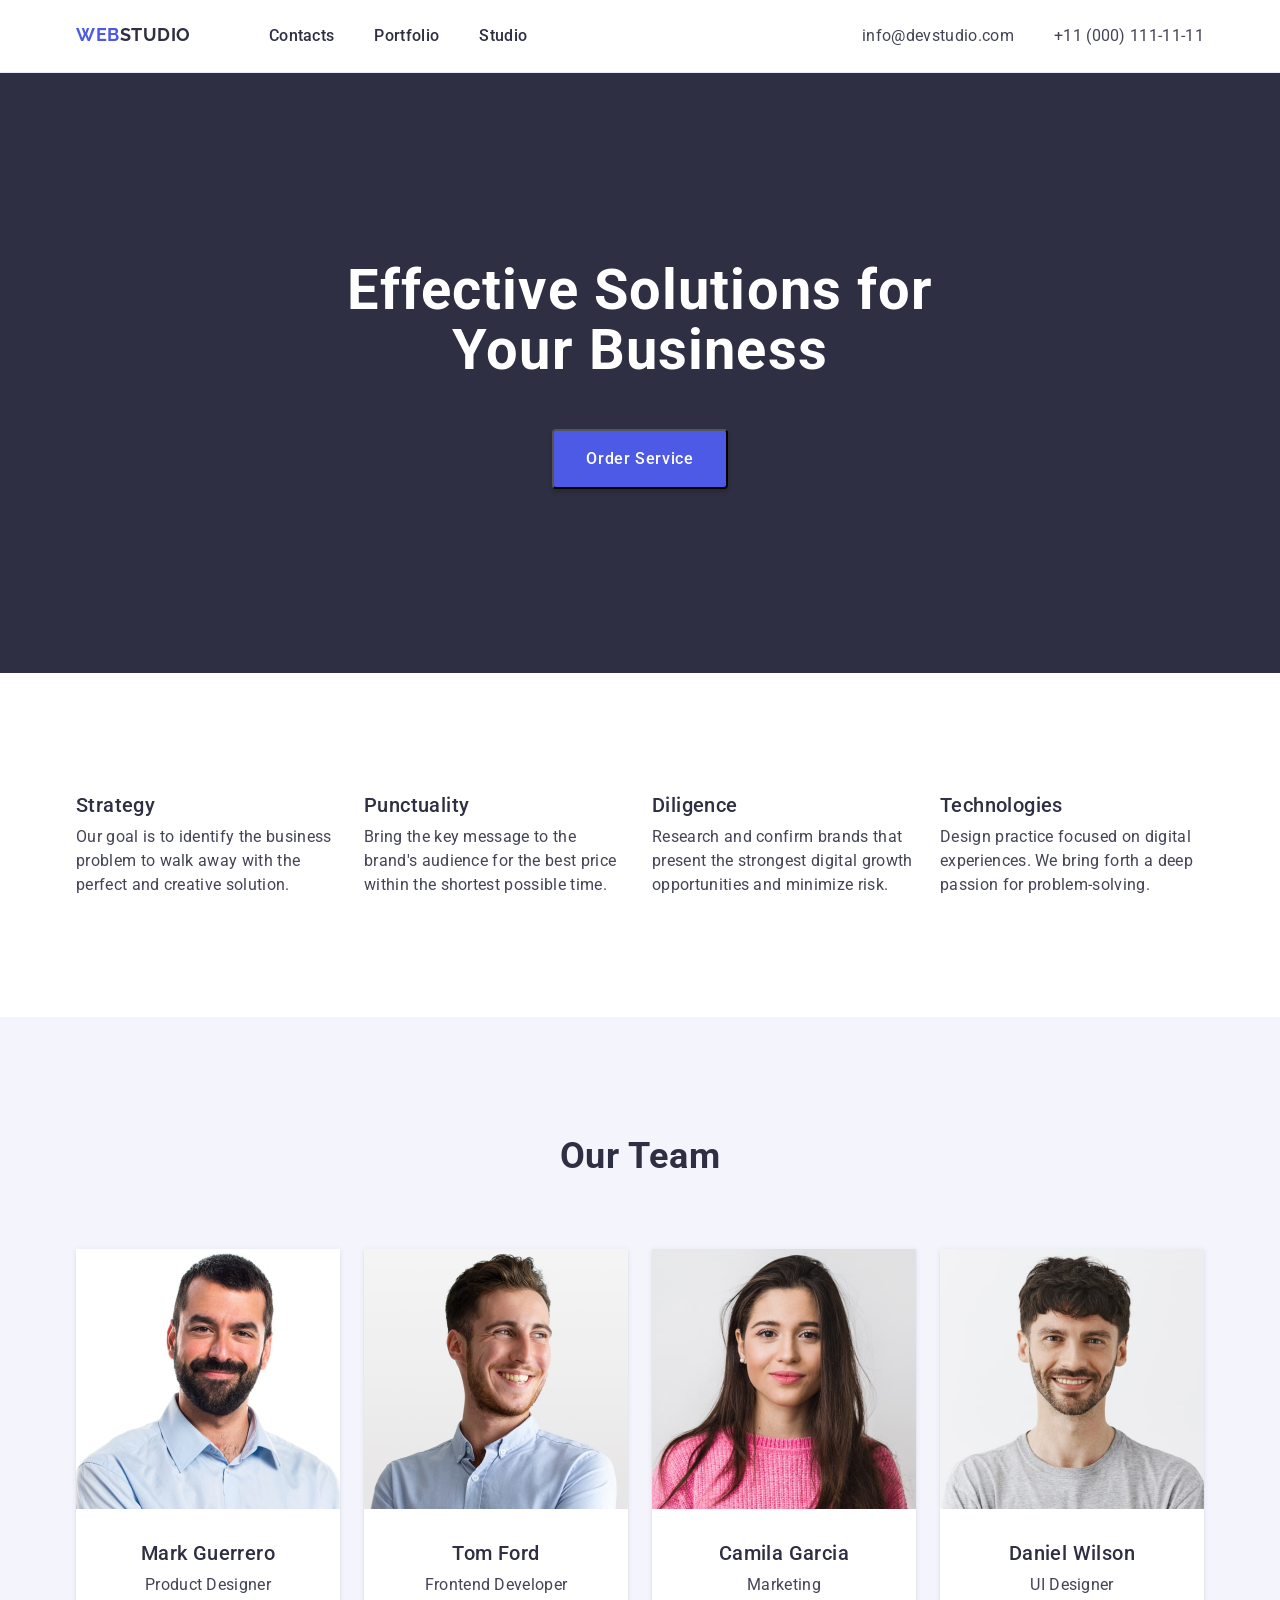
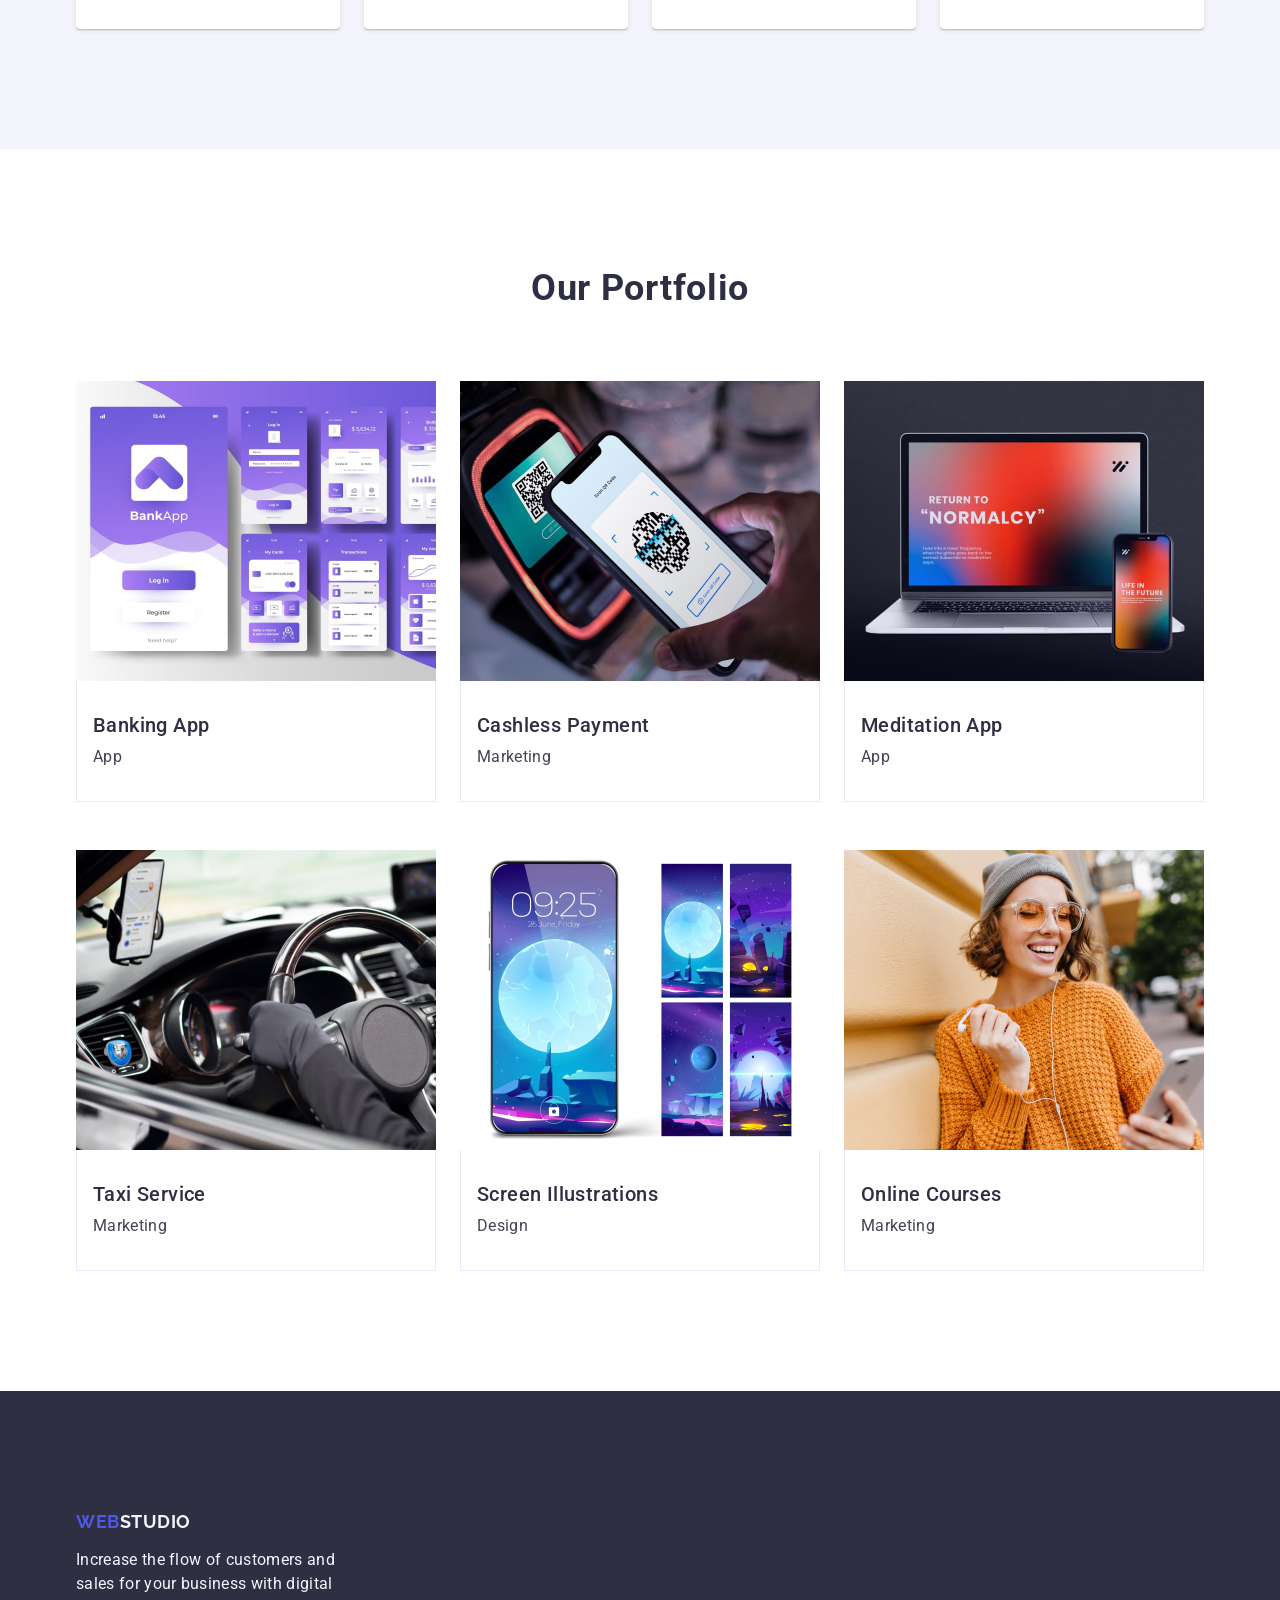
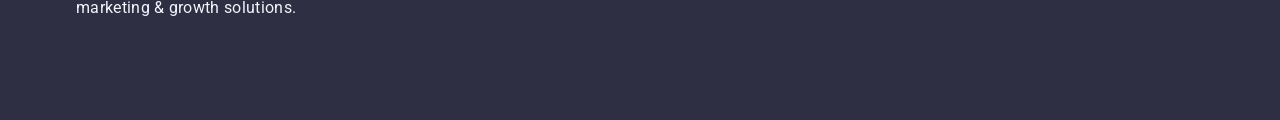
==== commit c9fe12a1: "markup positioning" ====
--- a/index.html
+++ b/index.html
@@ -20,191 +20,215 @@
     <link rel="stylesheet" href="./css/styles.css" />
   </head>
   <body>
-    <header>
-      <nav class="nav">
-        <a class="logo" href="./index.html">Web<span>Studio</span></a>
-        <ul class="nav-list">
-          <li class="nav-item"><a class="nav-link" href="/">Contacts</a></li>
-          <li class="nav-item"><a class="nav-link" href="">Portfolio</a></li>
-          <li class="nav-item"><a class="nav-link" href="">Studio</a></li>
-        </ul>
-      </nav>
-      <address class="address">
-        <ul class="address-list">
-          <li class="address-item">
-            <a class="address-link" href="mailto:info@devstudio.com"
-              >info@devstudio.com</a
-            >
-          </li>
-          <li class="address-item">
-            <a class="address-link" href="tel:+110001111111"
-              >+11 (000) 111-11-11</a
-            >
-          </li>
-        </ul>
-      </address>
+    <header class="header">
+      <div class="container">
+        <nav class="nav">
+          <a class="logo" href="./index.html">Web<span>Studio</span></a>
+          <ul class="nav-list">
+            <li class="nav-item"><a class="nav-link" href="/">Contacts</a></li>
+            <li class="nav-item"><a class="nav-link" href="">Portfolio</a></li>
+            <li class="nav-item"><a class="nav-link" href="">Studio</a></li>
+          </ul>
+        </nav>
+        <address class="address">
+          <ul class="address-list">
+            <li class="address-item">
+              <a class="address-link" href="mailto:info@devstudio.com"
+                >info@devstudio.com</a
+              >
+            </li>
+            <li class="address-item">
+              <a class="address-link" href="tel:+110001111111"
+                >+11 (000) 111-11-11</a
+              >
+            </li>
+          </ul>
+        </address>
+      </div>
     </header>
     <main>
       <section class="hero">
-        <h1 class="hero-title">Effective Solutions for Your Business</h1>
-        <button class="hero-btn" type="button">Order Service</button>
+        <div class="hero-container">
+          <h1 class="hero-title">Effective Solutions for Your Business</h1>
+          <button class="hero-btn" type="button">Order Service</button>
+        </div>
       </section>
       <section class="features">
-        <h2 hidden>features</h2>
-        <ul class="features-list">
-          <li class="features-item">
-            <h3 class="features-title">Strategy</h3>
-            <p class="features-text">
-              Our goal is to identify the business problem to walk away with the
-              perfect and creative solution.
-            </p>
-          </li>
-          <li class="features-item">
-            <h3 class="features-title">Punctuality</h3>
-            <p class="features-text">
-              Bring the key message to the brand's audience for the best price
-              within the shortest possible time.
-            </p>
-          </li>
-          <li class="features-item">
-            <h3 class="features-title">Diligence</h3>
-            <p class="features-text">
-              Research and confirm brands that present the strongest digital
-              growth opportunities and minimize risk.
-            </p>
-          </li>
-          <li class="features-item">
-            <h3 class="features-title">Technologies</h3>
-            <p class="features-text">
-              Design practice focused on digital experiences. We bring forth a
-              deep passion for problem-solving.
-            </p>
-          </li>
-        </ul>
+        <div class="container">
+          <h2 class="visually-hidden">features</h2>
+          <ul class="features-list">
+            <li class="features-item">
+              <h3 class="features-title">Strategy</h3>
+              <p class="features-text">
+                Our goal is to identify the business problem to walk away with
+                the perfect and creative solution.
+              </p>
+            </li>
+            <li class="features-item">
+              <h3 class="features-title">Punctuality</h3>
+              <p class="features-text">
+                Bring the key message to the brand's audience for the best price
+                within the shortest possible time.
+              </p>
+            </li>
+            <li class="features-item">
+              <h3 class="features-title">Diligence</h3>
+              <p class="features-text">
+                Research and confirm brands that present the strongest digital
+                growth opportunities and minimize risk.
+              </p>
+            </li>
+            <li class="features-item">
+              <h3 class="features-title">Technologies</h3>
+              <p class="features-text">
+                Design practice focused on digital experiences. We bring forth a
+                deep passion for problem-solving.
+              </p>
+            </li>
+          </ul>
+        </div>
       </section>
       <section class="team">
-        <h2 class="team-title">Our Team</h2>
-        <ul class="team-list">
-          <li class="team-item">
-            <img
-              src="./images/img-1.jpg"
-              alt="Mark Guerrero"
-              width="264"
-              height="260"
-              class="team-image"
-            />
-            <h3 class="team-name">Mark Guerrero</h3>
-            <p class="team-text">Product Designer</p>
-          </li>
-          <li class="team-item">
-            <img
-              src="./images/img-2.jpg"
-              alt="Tom Ford"
-              width="264"
-              height="260"
-              class="team-image"
-            />
-            <h3 class="team-name">Tom Ford</h3>
-            <p class="team-text">Frontend Developer</p>
-          </li>
-          <li class="team-item">
-            <img
-              src="./images/img-3.jpg"
-              alt="Camila Garcia"
-              width="264"
-              height="260"
-              class="team-image"
-            />
-            <h3 class="team-name">Camila Garcia</h3>
-            <p class="team-text">Marketing</p>
-          </li>
-          <li class="team-item">
-            <img
-              src="./images/img-4.jpg"
-              alt="Daniel Wilson"
-              width="264"
-              height="260"
-              class="team-image"
-            />
-            <h3 class="team-name">Daniel Wilson</h3>
-            <p class="team-text">UI Designer</p>
-          </li>
-        </ul>
+        <div class="container">
+          <h2 class="team-title">Our Team</h2>
+          <ul class="team-list">
+            <li class="team-item">
+              <img
+                src="./images/img-1.jpg"
+                alt="Mark Guerrero"
+                width="264"
+                height="260"
+                class="team-image"
+              />
+              <h3 class="team-name">Mark Guerrero</h3>
+              <p class="team-text">Product Designer</p>
+            </li>
+            <li class="team-item">
+              <img
+                src="./images/img-2.jpg"
+                alt="Tom Ford"
+                width="264"
+                height="260"
+                class="team-image"
+              />
+              <h3 class="team-name">Tom Ford</h3>
+              <p class="team-text">Frontend Developer</p>
+            </li>
+            <li class="team-item">
+              <img
+                src="./images/img-3.jpg"
+                alt="Camila Garcia"
+                width="264"
+                height="260"
+                class="team-image"
+              />
+              <h3 class="team-name">Camila Garcia</h3>
+              <p class="team-text">Marketing</p>
+            </li>
+            <li class="team-item">
+              <img
+                src="./images/img-4.jpg"
+                alt="Daniel Wilson"
+                width="264"
+                height="260"
+                class="team-image"
+              />
+              <h3 class="team-name">Daniel Wilson</h3>
+              <p class="team-text">UI Designer</p>
+            </li>
+          </ul>
+        </div>
       </section>
       <section class="portfolio">
-        <h2 class="portfolio-title">Our Portfolio</h2>
-        <ul class="portfolio-list">
-          <li class="portfolio-item">
-            <img
-              src="./images/card-img1.jpg"
-              alt="Banking App"
-              width="360"
-              class="portfolio-image"
-            />
-            <h3 class="portfolio-name">Banking App</h3>
-            <p class="portfolio-text">App</p>
-          </li>
-          <li class="portfolio-item">
-            <img
-              src="./images/card-img2.jpg"
-              alt="Cashless Payment"
-              width="360"
-              class="portfolio-image"
-            />
-            <h3 class="portfolio-name">Cashless Payment</h3>
-            <p class="portfolio-text">Marketing</p>
-          </li>
-          <li class="portfolio-item">
-            <img
-              src="./images/card-img3.jpg"
-              alt="Meditation App"
-              width="360"
-              class="portfolio-image"
-            />
-            <h3 class="portfolio-name">Meditation App</h3>
-            <p class="portfolio-text">App</p>
-          </li>
-          <li class="portfolio-item">
-            <img
-              src="./images/card-img4.jpg"
-              alt="Taxi Service"
-              width="360"
-              class="portfolio-image"
-            />
-            <h3 class="portfolio-name">Taxi Service</h3>
-            <p class="portfolio-text">Marketing</p>
-          </li>
-          <li class="portfolio-item">
-            <img
-              src="./images/card-img5.jpg"
-              alt="Screen Illustrations"
-              width="360"
-              class="portfolio-image"
-            />
-            <h3 class="portfolio-name">Screen Illustrations</h3>
-            <p class="portfolio-text">Design</p>
-          </li>
-          <li class="portfolio-item">
-            <img
-              src="./images/card-img6.jpg"
-              alt="Online Courses"
-              width="360"
-              class="portfolio-image"
-            />
-            <h3 class="portfolio-name">Online Courses</h3>
-            <p class="portfolio-text">Marketing</p>
-          </li>
-        </ul>
+        <div class="container">
+          <h2 class="portfolio-title">Our Portfolio</h2>
+          <ul class="portfolio-list">
+            <li class="portfolio-item">
+              <img
+                src="./images/card-img1.jpg"
+                alt="Banking App"
+                width="360"
+                class="portfolio-image"
+              />
+              <div class="portfolio-descr">
+                <h3 class="portfolio-name">Banking App</h3>
+                <p class="portfolio-text">App</p>
+              </div>
+            </li>
+            <li class="portfolio-item">
+              <img
+                src="./images/card-img2.jpg"
+                alt="Cashless Payment"
+                width="360"
+                class="portfolio-image"
+              />
+              <div class="portfolio-descr">
+                <h3 class="portfolio-name">Cashless Payment</h3>
+                <p class="portfolio-text">Marketing</p>
+              </div>
+            </li>
+            <li class="portfolio-item">
+              <img
+                src="./images/card-img3.jpg"
+                alt="Meditation App"
+                width="360"
+                class="portfolio-image"
+              />
+              <div class="portfolio-descr">
+                <h3 class="portfolio-name">Meditation App</h3>
+                <p class="portfolio-text">App</p>
+              </div>
+            </li>
+            <li class="portfolio-item">
+              <img
+                src="./images/card-img4.jpg"
+                alt="Taxi Service"
+                width="360"
+                class="portfolio-image"
+              />
+              <div class="portfolio-descr">
+                <h3 class="portfolio-name">Taxi Service</h3>
+                <p class="portfolio-text">Marketing</p>
+              </div>
+            </li>
+            <li class="portfolio-item">
+              <img
+                src="./images/card-img5.jpg"
+                alt="Screen Illustrations"
+                width="360"
+                class="portfolio-image"
+              />
+              <div class="portfolio-descr">
+                <h3 class="portfolio-name">Screen Illustrations</h3>
+                <p class="portfolio-text">Design</p>
+              </div>
+            </li>
+            <li class="portfolio-item">
+              <img
+                src="./images/card-img6.jpg"
+                alt="Online Courses"
+                width="360"
+                class="portfolio-image"
+              />
+              <div class="portfolio-descr">
+                <h3 class="portfolio-name">Online Courses</h3>
+                <p class="portfolio-text">Marketing</p>
+              </div>
+            </li>
+          </ul>
+        </div>
       </section>
     </main>
     <footer class="footer">
-      <a class="logo" href="./index.html"
-        >Web<span class="footer-logo">Studio</span></a
-      >
-      <p class="footer-text">
-        Increase the flow of customers and sales for your business with digital
-        marketing & growth solutions.
-      </p>
+      <div class="container">
+        <a class="logo" href="./index.html"
+          >Web<span class="footer-logo">Studio</span></a
+        >
+        <p class="footer-text">
+          Increase the flow of customers and sales for your business with
+          digital marketing & growth solutions.
+        </p>
+      </div>
     </footer>
   </body>
 </html>
--- a/css/styles.css
+++ b/css/styles.css
@@ -3,8 +3,59 @@
   color: #434455;
   background-color: #ffffff;
 }
-
+* {
+  box-sizing: border-box;
+}
+h1,
+h2,
+h3,
+h4,
+h5,
+h6,
+p {
+  margin: 0;
+  padding: 0;
+}
+a {
+  text-decoration: none;
+}
+img {
+  display: block;
+}
+
+ul,
+ol {
+  margin: 0;
+  padding: 0;
+  list-style: none;
+}
+.container {
+  max-width: 1158px;
+  padding: 0 15px;
+  margin: 0 auto;
+}
+.visually-hidden {
+  position: absolute;
+  width: 1px;
+  height: 1px;
+  margin: -1px;
+  border: 0;
+  padding: 0;
+  white-space: nowrap;
+  clip-path: inset(100%);
+  clip: rect(0 0 0 0);
+  overflow: hidden;
+}
 /* header */
+.header {
+  border-bottom: 1px solid #e7e9fc;
+}
+.header .container {
+  padding-top: 24px;
+  padding-bottom: 24px;
+  display: flex;
+  justify-content: space-between;
+}
 .logo {
   font-family: "Raleway", sans-serif;
   font-weight: 700;
@@ -14,12 +65,18 @@
   text-transform: uppercase;
   color: #4d5ae5;
 }
+.header .logo {
+  margin-right: 78px;
+}
 .nav {
+  display: flex;
 }
 .nav span {
   color: #2e2f42;
 }
 .nav-list {
+  display: flex;
+  gap: 40px;
 }
 .nav-item {
 }
@@ -38,6 +95,8 @@
   font-style: normal;
 }
 .address-list {
+  display: flex;
+  gap: 40px;
 }
 .address-item {
 }
@@ -55,6 +114,16 @@
 .hero {
   background-color: #2e2f42;
 }
+
+.hero-container {
+  width: 1440;
+  height: 600px;
+  text-align: center;
+  padding-top: 188px;
+  padding-bottom: 188px;
+
+  margin: 0 auto;
+}
 .hero-title {
   font-weight: 700;
   font-size: 56px;
@@ -62,14 +131,22 @@
   letter-spacing: 0.02em;
   text-align: center;
   color: #ffffff;
+  margin-left: auto;
+  margin-right: auto;
+  margin-bottom: 48px;
+  width: 600px;
 }
 .hero-btn {
+  display: inline-block;
   font-weight: 500;
   line-height: 1.5;
   letter-spacing: 0.04em;
   color: #ffffff;
   background-color: #4d5ae5;
   cursor: pointer;
+  box-shadow: 0 4px 4px 0 rgba(0, 0, 0, 0.15);
+  border-radius: 4px;
+  padding: 16px 32px;
 }
 .hero-btn:hover,
 .hero-btn:focus {
@@ -77,10 +154,15 @@
 }
 /* features */
 .features {
-}
+  padding: 120px 0;
+}
+
 .features-list {
+  display: flex;
+  gap: 24px;
 }
 .features-item {
+  width: 264px;
 }
 .features-title {
   font-weight: 500;
@@ -88,6 +170,7 @@
   line-height: 1.2;
   letter-spacing: 0.02em;
   color: #2e2f42;
+  margin-bottom: 8px;
 }
 .features-text {
   font-size: 16px;
@@ -97,6 +180,7 @@
 /* team */
 .team {
   background-color: #f4f4fd;
+  padding: 120px 0;
 }
 .team-title {
   font-weight: 700;
@@ -106,13 +190,22 @@
   text-align: center;
   text-transform: capitalize;
   color: #2e2f42;
+  margin-bottom: 72px;
 }
 .team-list {
+  display: flex;
+  gap: 24px;
 }
 .team-item {
+  width: 264px;
   background-color: #ffffff;
+  text-align: center;
+  border-radius: 0 0 4px 4px;
+  box-shadow: 0 2px 1px 0 rgba(46, 47, 66, 0.08),
+    0 1px 1px 0 rgba(46, 47, 66, 0.16), 0 1px 6px 0 rgba(46, 47, 66, 0.08);
 }
 .team-image {
+  margin-bottom: 32px;
 }
 .team-name {
   font-weight: 500;
@@ -121,15 +214,18 @@
   letter-spacing: 0.02em;
   text-align: center;
   color: #2e2f42;
+  margin-bottom: 8px;
 }
 .team-text {
   font-size: 16px;
   line-height: 1.5;
   letter-spacing: 0.02em;
   text-align: center;
+  padding-bottom: 32px;
 }
 /* portfolio */
 .portfolio {
+  padding: 120px 0;
 }
 .portfolio-title {
   font-weight: 700;
@@ -139,12 +235,24 @@
   text-align: center;
   text-transform: capitalize;
   color: #2e2f42;
+  margin-bottom: 72px;
 }
 .portfolio-list {
+  display: flex;
+  flex-wrap: wrap;
+  row-gap: 48px;
+  column-gap: 24px;
 }
 .portfolio-item {
+  width: 360px;
 }
 .portfolio-image {
+}
+.portfolio-descr {
+  border-bottom: 1px solid #e7e9fc;
+  border-left: 1px solid #e7e9fc;
+  border-right: 1px solid #e7e9fc;
+  padding: 32px 16px;
 }
 .portfolio-name {
   font-weight: 500;
@@ -152,6 +260,7 @@
   line-height: 1.2;
   letter-spacing: 0.02em;
   color: #2e2f42;
+  margin-bottom: 8px;
 }
 .portfolio-text {
   font-size: 16px;
@@ -161,6 +270,11 @@
 /* footer */
 .footer {
   background-color: #2e2f42;
+  padding: 120px 0 100px;
+}
+.footer .logo {
+  display: block;
+  margin-bottom: 16px;
 }
 .footer-logo {
   color: #f4f4fd;
@@ -170,4 +284,5 @@
   line-height: 1.5;
   letter-spacing: 0.02em;
   color: #f4f4fd;
-}
+  width: 264px;
+}
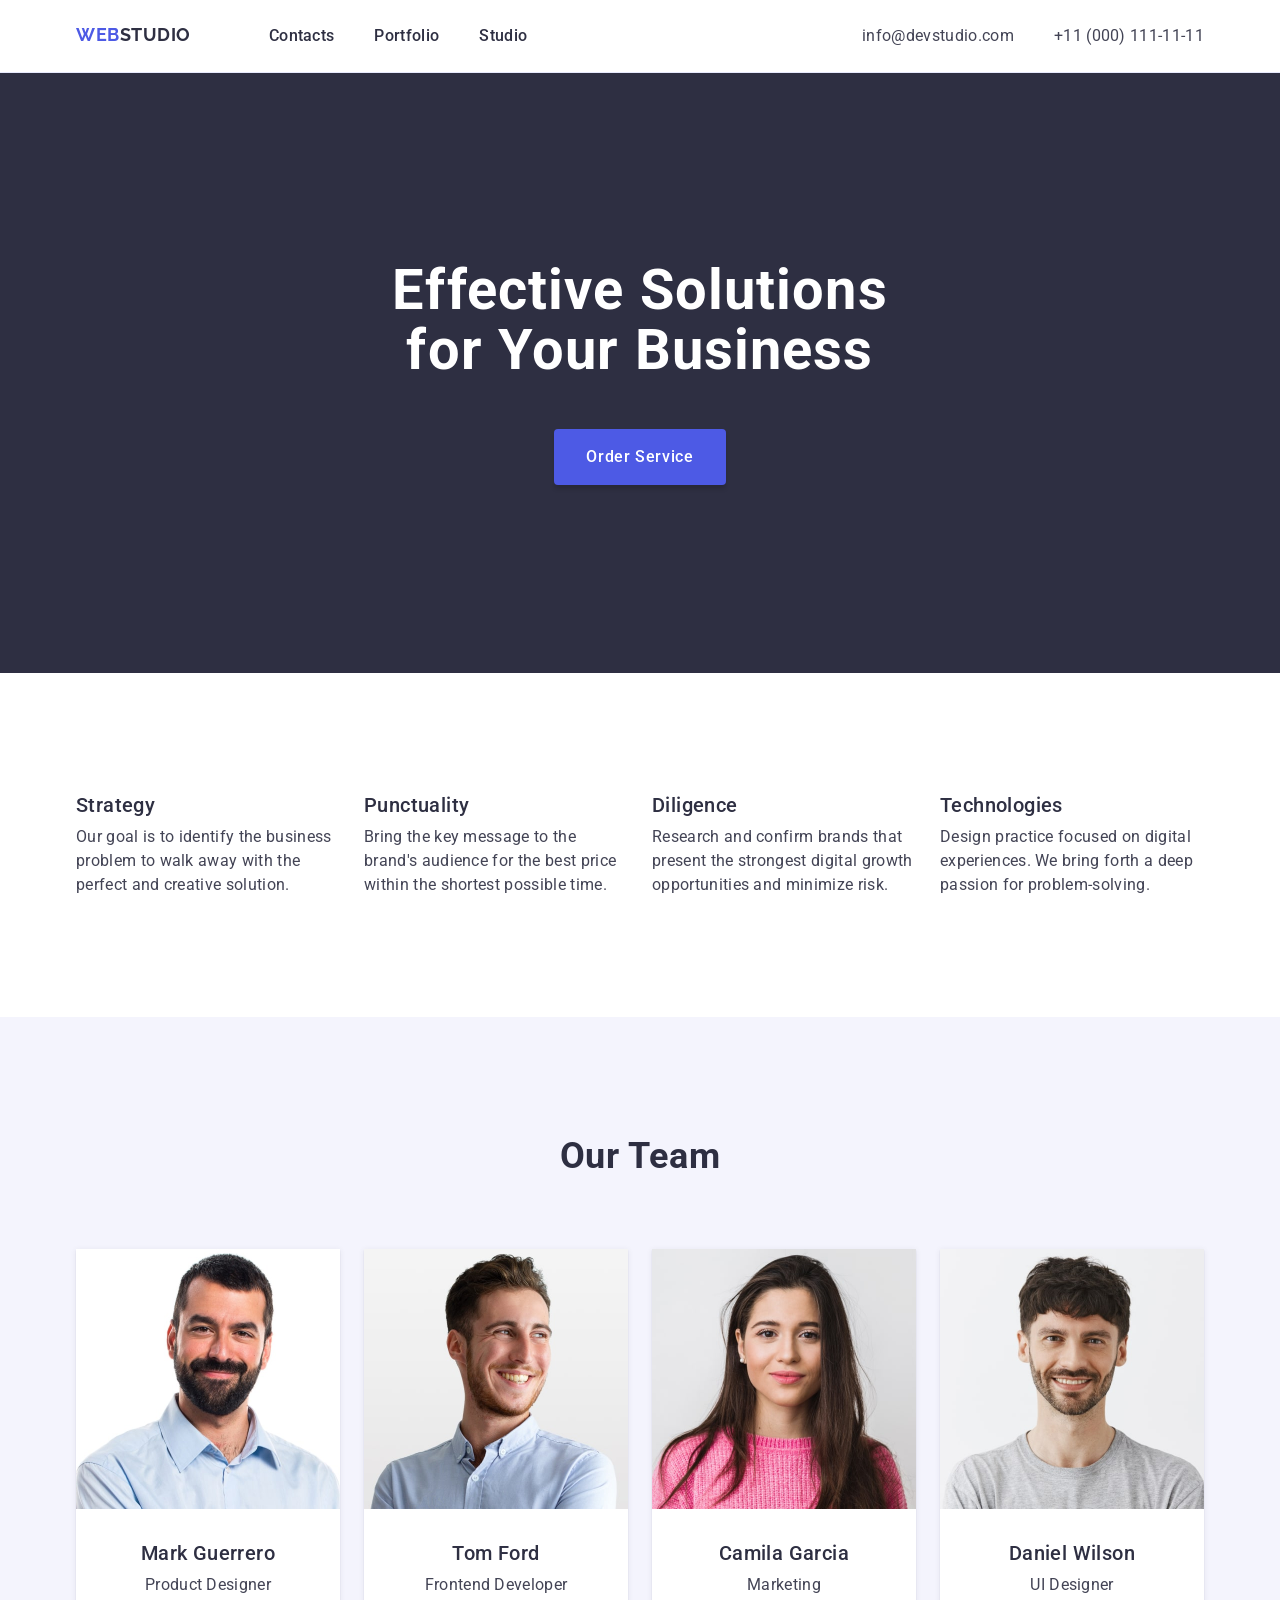
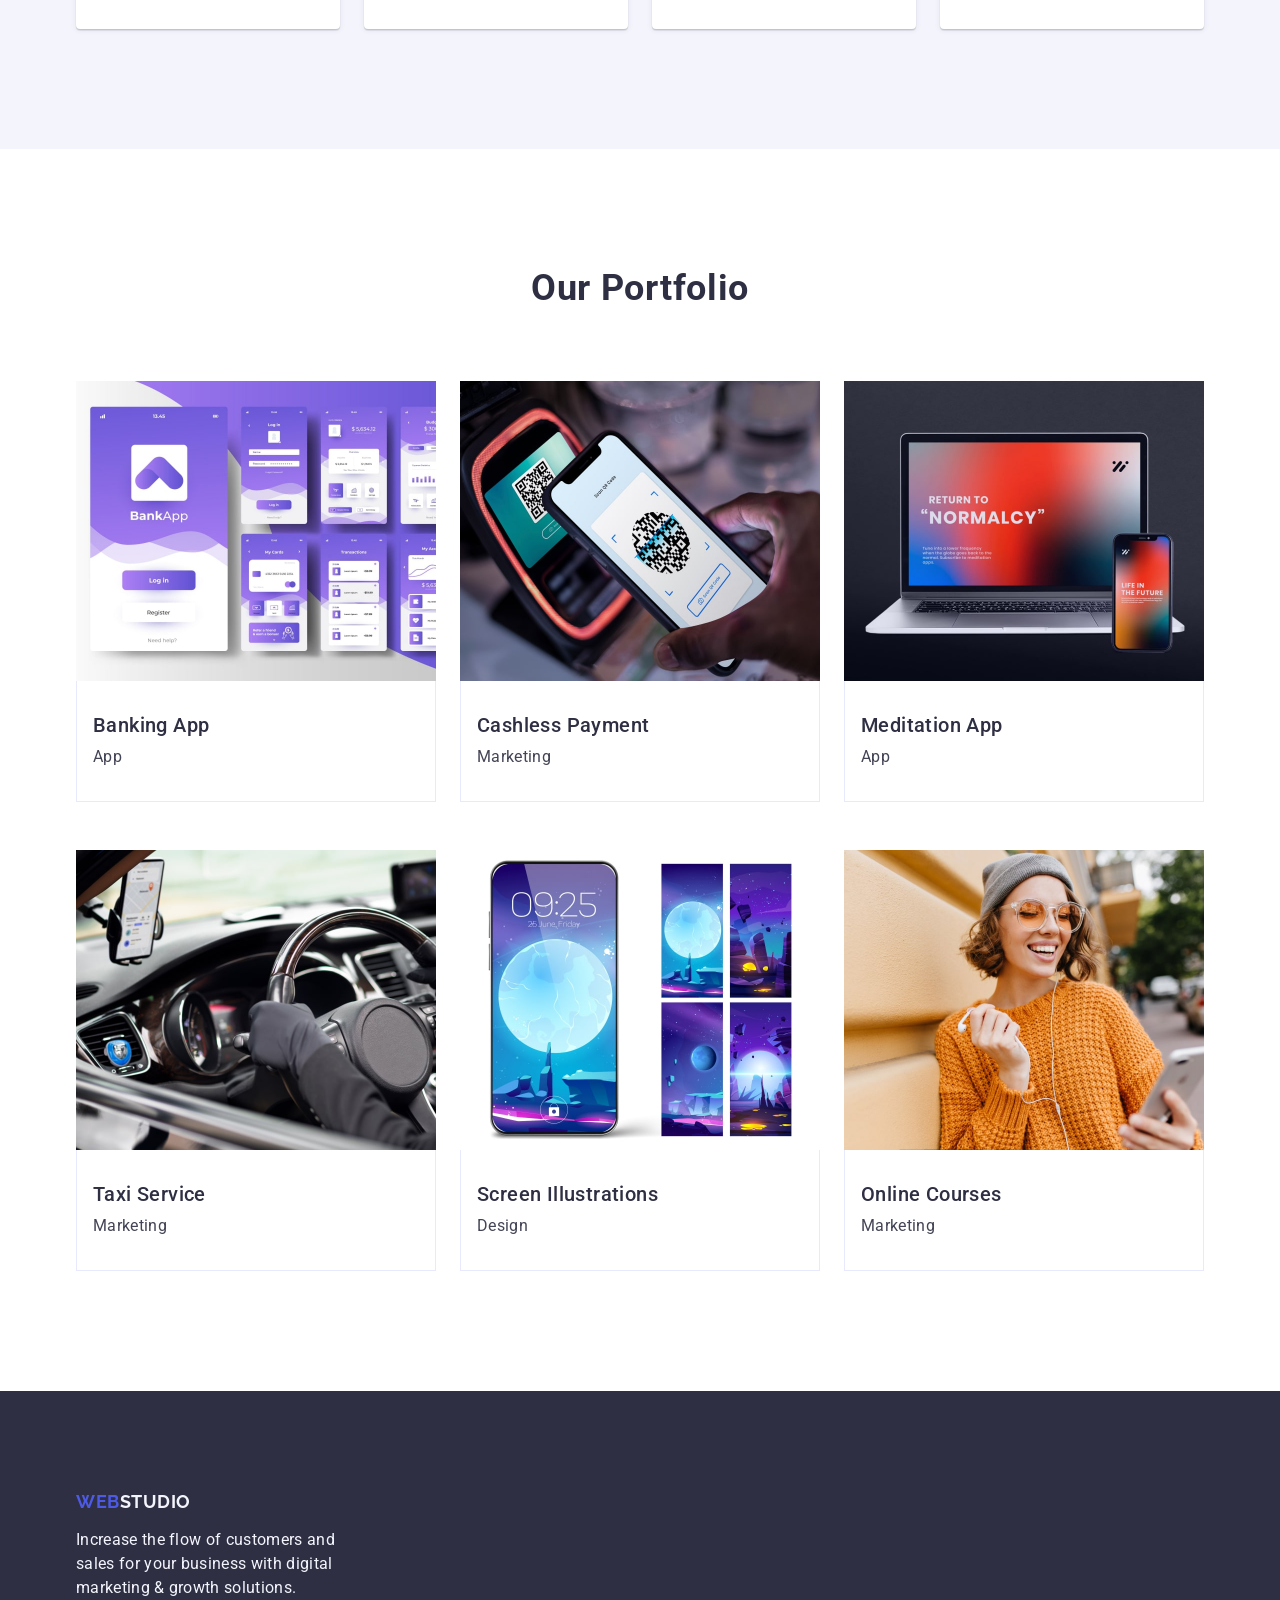
==== commit 000a77f1: "markup changes" ====
--- a/index.html
+++ b/index.html
@@ -48,7 +48,7 @@
     </header>
     <main>
       <section class="hero">
-        <div class="hero-container">
+        <div class="container">
           <h1 class="hero-title">Effective Solutions for Your Business</h1>
           <button class="hero-btn" type="button">Order Service</button>
         </div>
@@ -100,8 +100,10 @@
                 height="260"
                 class="team-image"
               />
-              <h3 class="team-name">Mark Guerrero</h3>
-              <p class="team-text">Product Designer</p>
+              <div class="team-descr">
+                <h3 class="team-name">Mark Guerrero</h3>
+                <p class="team-text">Product Designer</p>
+              </div>
             </li>
             <li class="team-item">
               <img
@@ -111,8 +113,10 @@
                 height="260"
                 class="team-image"
               />
-              <h3 class="team-name">Tom Ford</h3>
-              <p class="team-text">Frontend Developer</p>
+              <div class="team-descr">
+                <h3 class="team-name">Tom Ford</h3>
+                <p class="team-text">Frontend Developer</p>
+              </div>
             </li>
             <li class="team-item">
               <img
@@ -122,8 +126,10 @@
                 height="260"
                 class="team-image"
               />
-              <h3 class="team-name">Camila Garcia</h3>
-              <p class="team-text">Marketing</p>
+              <div class="team-descr">
+                <h3 class="team-name">Camila Garcia</h3>
+                <p class="team-text">Marketing</p>
+              </div>
             </li>
             <li class="team-item">
               <img
@@ -133,8 +139,10 @@
                 height="260"
                 class="team-image"
               />
-              <h3 class="team-name">Daniel Wilson</h3>
-              <p class="team-text">UI Designer</p>
+              <div class="team-descr">
+                <h3 class="team-name">Daniel Wilson</h3>
+                <p class="team-text">UI Designer</p>
+              </div>
             </li>
           </ul>
         </div>
--- a/css/styles.css
+++ b/css/styles.css
@@ -113,9 +113,10 @@
 /* hero */
 .hero {
   background-color: #2e2f42;
-}
-
-.hero-container {
+  padding: 188px 0;
+}
+
+/* .hero-container {
   width: 1440;
   height: 600px;
   text-align: center;
@@ -123,7 +124,7 @@
   padding-bottom: 188px;
 
   margin: 0 auto;
-}
+} */
 .hero-title {
   font-weight: 700;
   font-size: 56px;
@@ -134,10 +135,10 @@
   margin-left: auto;
   margin-right: auto;
   margin-bottom: 48px;
-  width: 600px;
+  max-width: 496px;
 }
 .hero-btn {
-  display: inline-block;
+  display: block;
   font-weight: 500;
   line-height: 1.5;
   letter-spacing: 0.04em;
@@ -147,6 +148,11 @@
   box-shadow: 0 4px 4px 0 rgba(0, 0, 0, 0.15);
   border-radius: 4px;
   padding: 16px 32px;
+  min-width: 169px;
+  height: 56px;
+  border: none;
+  margin-left: auto;
+  margin-right: auto;
 }
 .hero-btn:hover,
 .hero-btn:focus {
@@ -205,7 +211,10 @@
     0 1px 1px 0 rgba(46, 47, 66, 0.16), 0 1px 6px 0 rgba(46, 47, 66, 0.08);
 }
 .team-image {
-  margin-bottom: 32px;
+}
+.team-descr {
+  padding-top: 32px;
+  padding-bottom: 32px;
 }
 .team-name {
   font-weight: 500;
@@ -221,7 +230,6 @@
   line-height: 1.5;
   letter-spacing: 0.02em;
   text-align: center;
-  padding-bottom: 32px;
 }
 /* portfolio */
 .portfolio {
@@ -270,10 +278,10 @@
 /* footer */
 .footer {
   background-color: #2e2f42;
-  padding: 120px 0 100px;
+  padding: 100px 0;
 }
 .footer .logo {
-  display: block;
+  display: inline-block;
   margin-bottom: 16px;
 }
 .footer-logo {
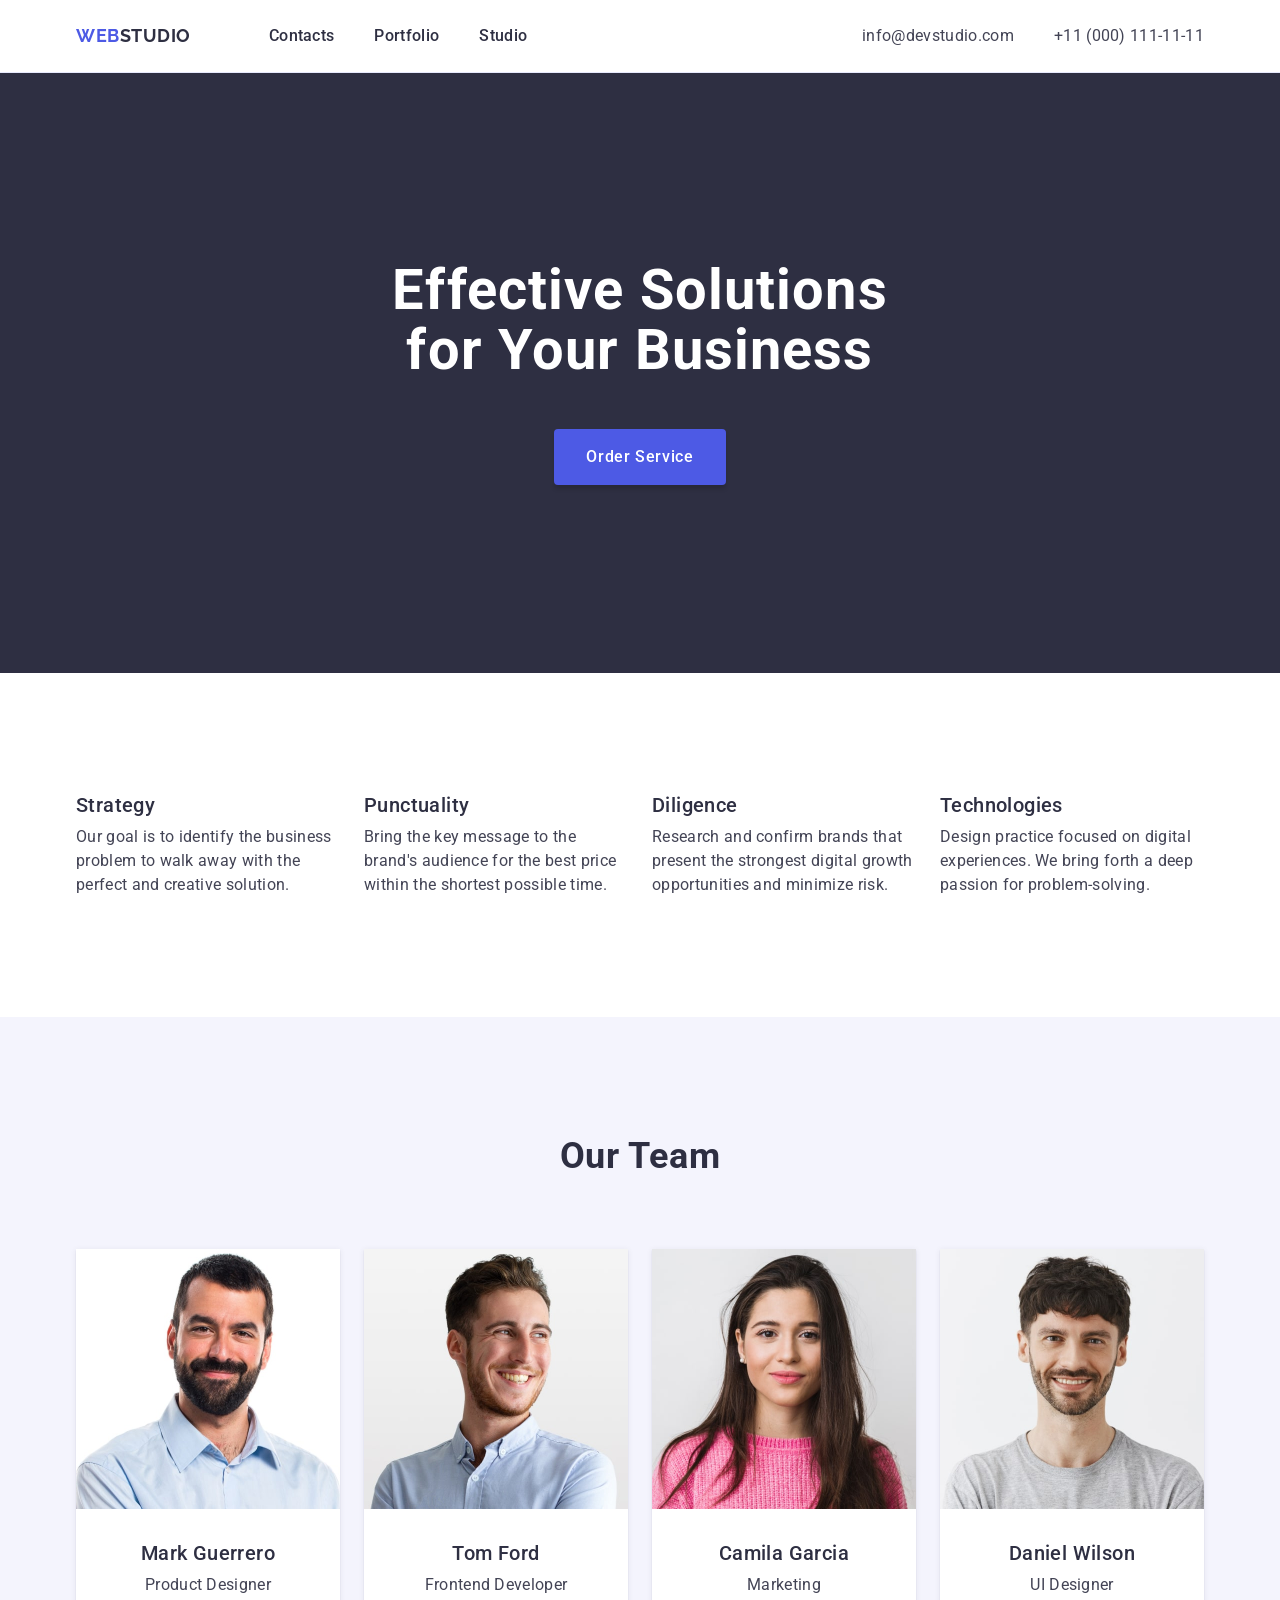
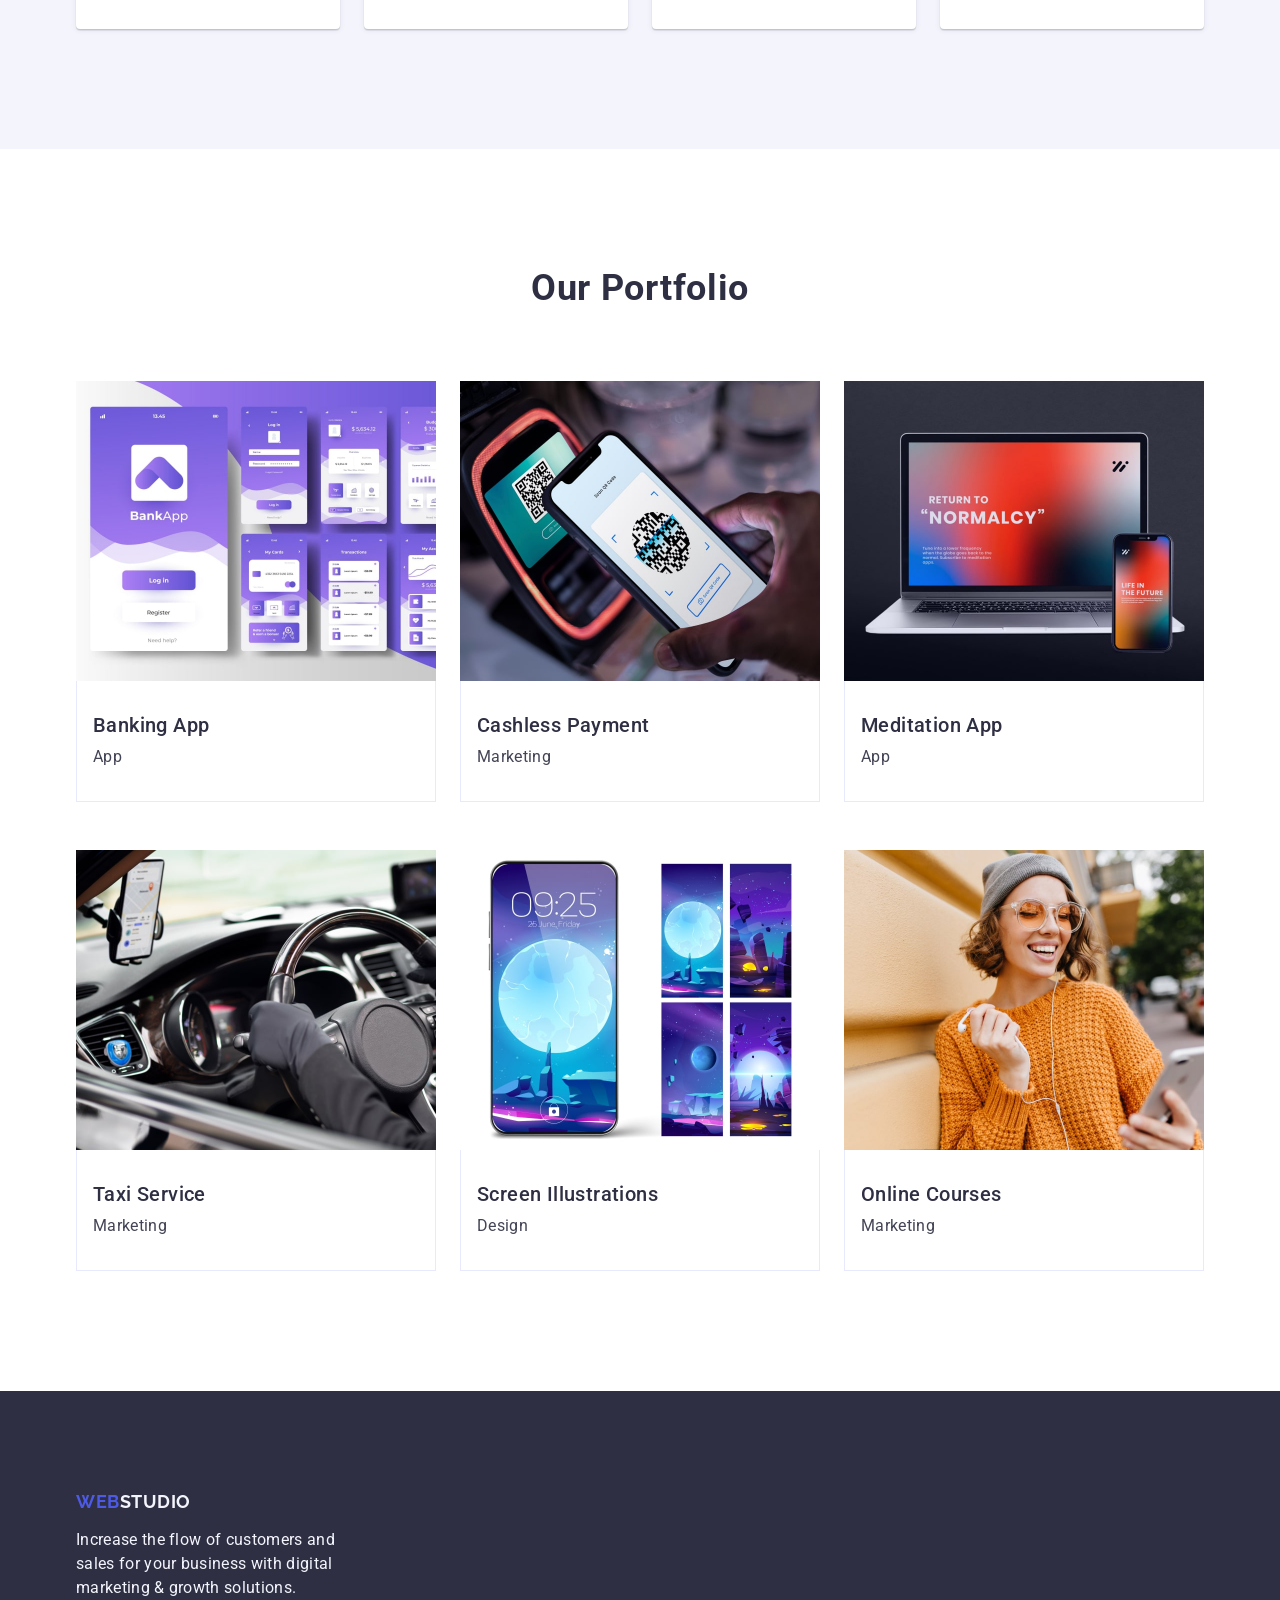
==== commit f349cbd9: "hotfix" ====
--- a/index.html
+++ b/index.html
@@ -4,19 +4,20 @@
     <meta charset="UTF-8" />
     <meta name="viewport" content="width=device-width, initial-scale=1.0" />
     <title>Document</title>
+    <link
+      rel="stylesheet"
+      href="https://cdnjs.cloudflare.com/ajax/libs/modern-normalize/3.0.1/modern-normalize.min.css"
+      integrity="sha512-gnAN+RgTMylunXI7AMg+PtcUGpKZFkZJoFIkAWvdPFRrFJz3p2tx4+9xbjILRfN7CzoViMgS8vSf06fSQzWZjA=="
+      crossorigin="anonymous"
+      referrerpolicy="no-referrer"
+    />
     <link rel="preconnect" href="https://fonts.googleapis.com" />
     <link rel="preconnect" href="https://fonts.gstatic.com" crossorigin />
     <link
       href="https://fonts.googleapis.com/css2?family=Raleway:ital,wght@0,700;1,700&family=Roboto:ital,wght@0,400,500,700;1,400,500,700&display=swap"
       rel="stylesheet"
     />
-    <link
-      rel="stylesheet"
-      href="https://cdnjs.cloudflare.com/ajax/libs/modern-normalize/3.0.1/modern-normalize.css"
-      integrity="sha512-gnAN+RgTMylunXI7AMg+PtcUGpKZFkZJoFIkAWvdPFRrFJz3p2tx4+9xbjILRfN7CzoViMgS8vSf06fSQzWZjA=="
-      crossorigin="anonymous"
-      referrerpolicy="no-referrer"
-    />
+
     <link rel="stylesheet" href="./css/styles.css" />
   </head>
   <body>
--- a/css/styles.css
+++ b/css/styles.css
@@ -51,8 +51,6 @@
   border-bottom: 1px solid #e7e9fc;
 }
 .header .container {
-  padding-top: 24px;
-  padding-bottom: 24px;
   display: flex;
   justify-content: space-between;
 }
@@ -64,12 +62,13 @@
   letter-spacing: 0.03em;
   text-transform: uppercase;
   color: #4d5ae5;
-}
-.header .logo {
   margin-right: 78px;
 }
+
 .nav {
   display: flex;
+  align-items: center;
+  padding: 24px 0;
 }
 .nav span {
   color: #2e2f42;
@@ -97,6 +96,7 @@
 .address-list {
   display: flex;
   gap: 40px;
+  padding: 24px 0;
 }
 .address-item {
 }
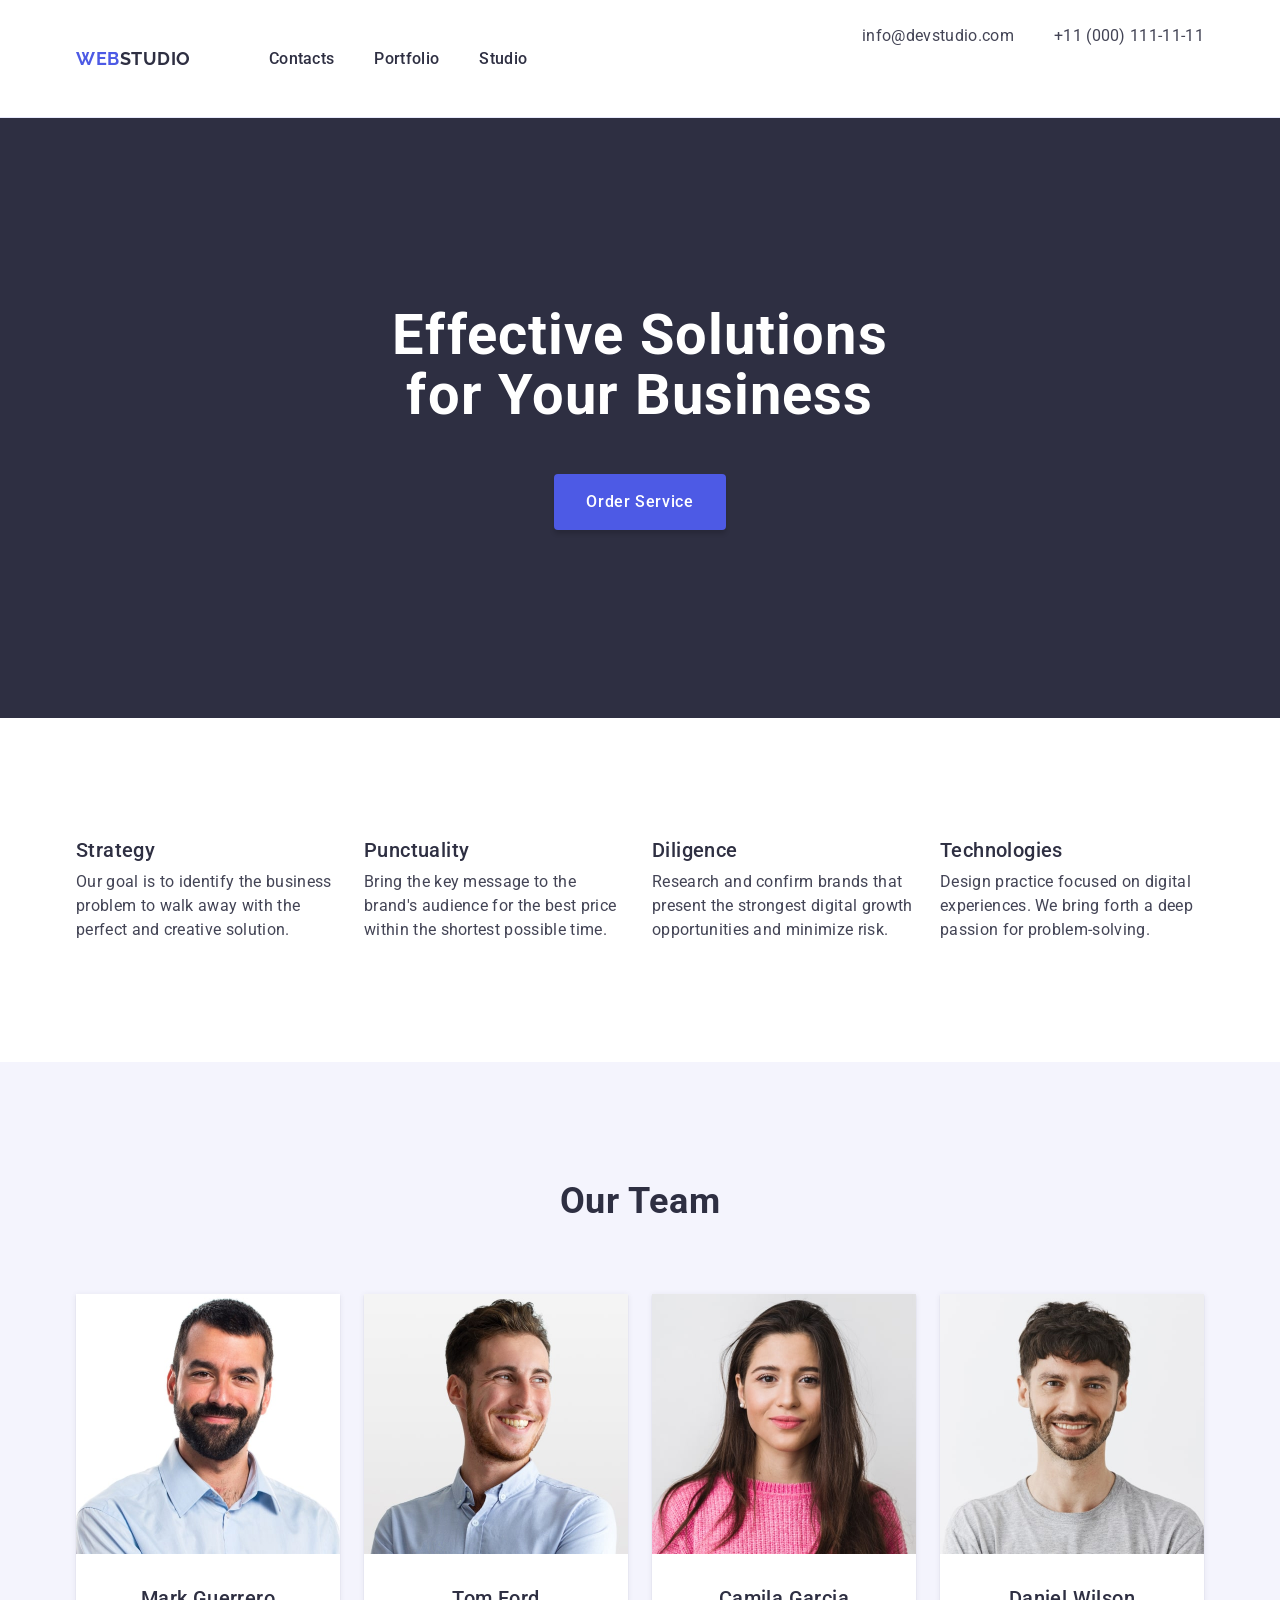
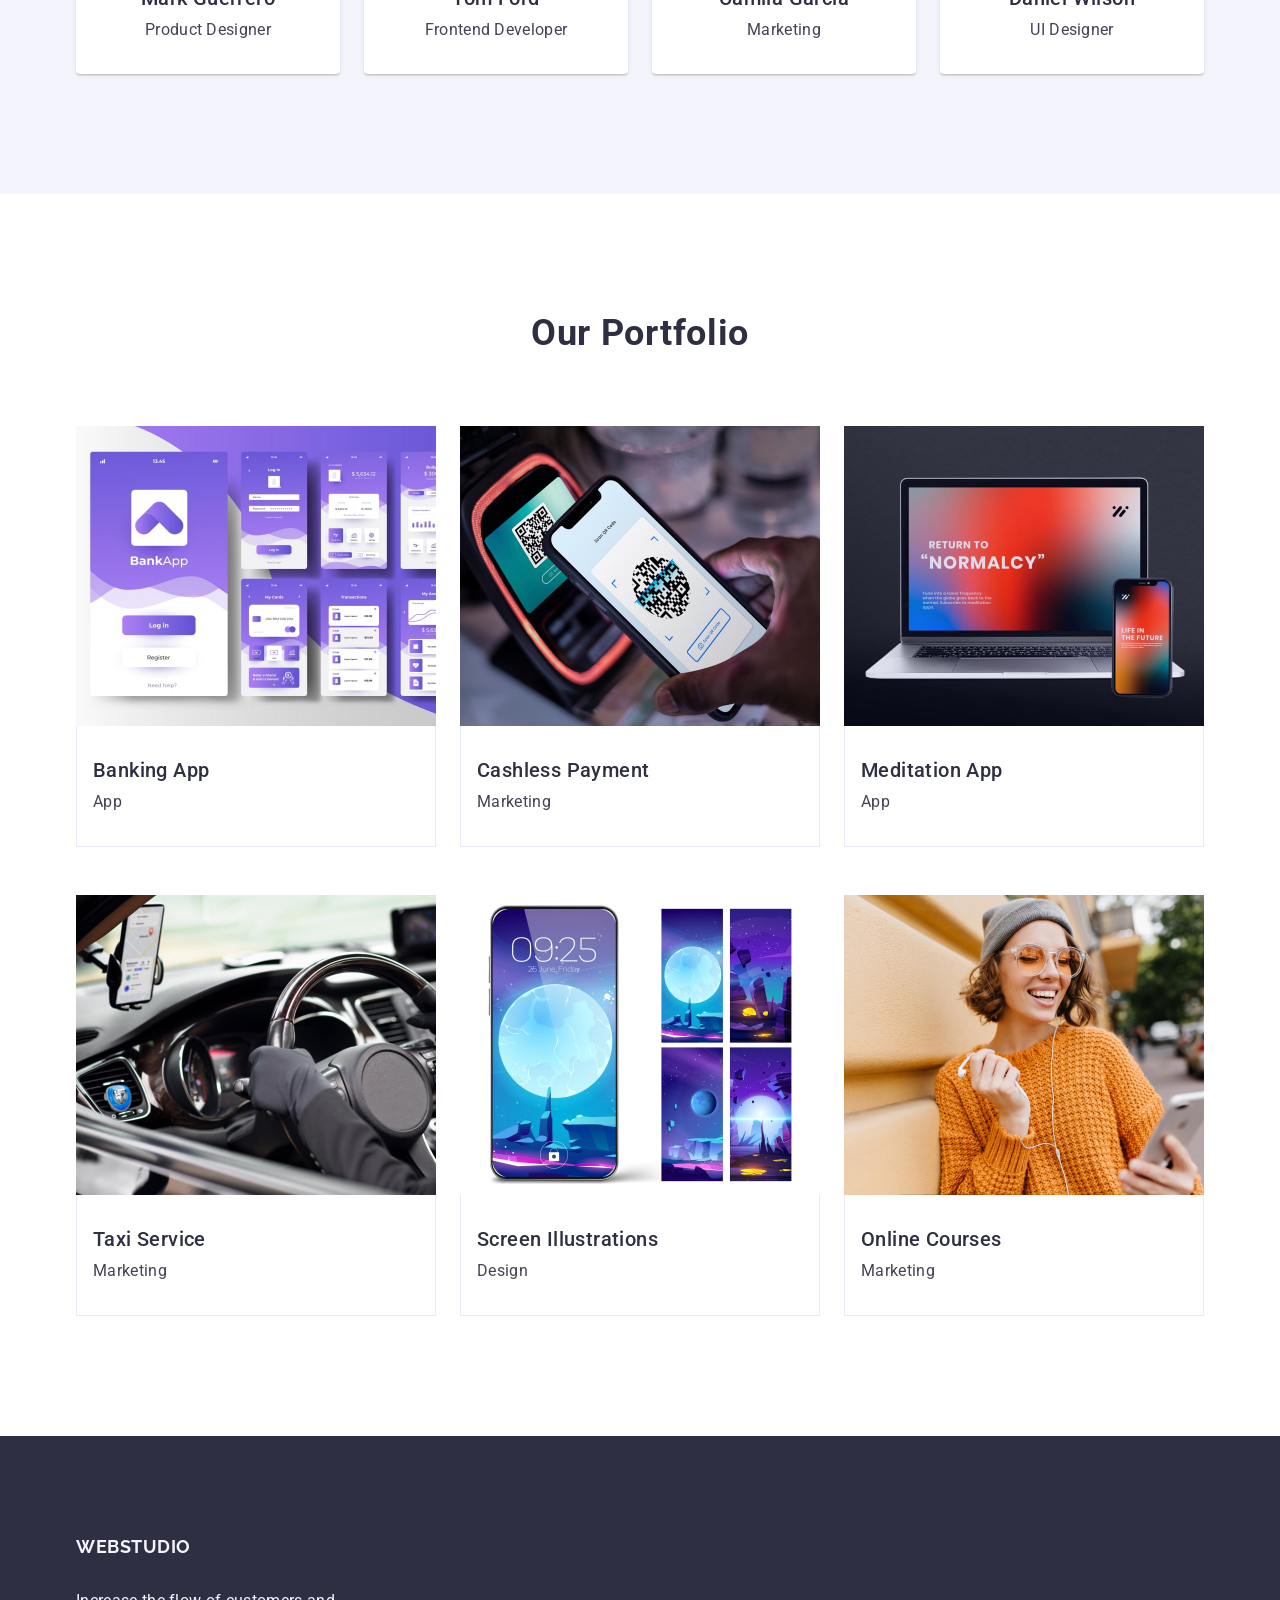
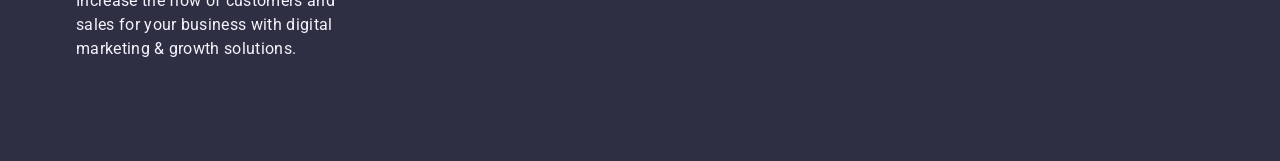
==== commit 7b93bb4f: "hotfix2" ====
--- a/index.html
+++ b/index.html
@@ -230,7 +230,7 @@
     </main>
     <footer class="footer">
       <div class="container">
-        <a class="logo" href="./index.html"
+        <a class="footer-logo" href="./index.html"
           >Web<span class="footer-logo">Studio</span></a
         >
         <p class="footer-text">
--- a/css/styles.css
+++ b/css/styles.css
@@ -63,6 +63,7 @@
   text-transform: uppercase;
   color: #4d5ae5;
   margin-right: 78px;
+  padding: 24px 0;
 }
 
 .nav {
@@ -116,15 +117,6 @@
   padding: 188px 0;
 }
 
-/* .hero-container {
-  width: 1440;
-  height: 600px;
-  text-align: center;
-  padding-top: 188px;
-  padding-bottom: 188px;
-
-  margin: 0 auto;
-} */
 .hero-title {
   font-weight: 700;
   font-size: 56px;
@@ -280,7 +272,14 @@
   background-color: #2e2f42;
   padding: 100px 0;
 }
-.footer .logo {
+.footer-logo {
+  font-family: "Raleway", sans-serif;
+  font-weight: 700;
+  font-size: 18px;
+  line-height: 1.17;
+  letter-spacing: 0.03em;
+  text-transform: uppercase;
+  color: #4d5ae5;
   display: inline-block;
   margin-bottom: 16px;
 }
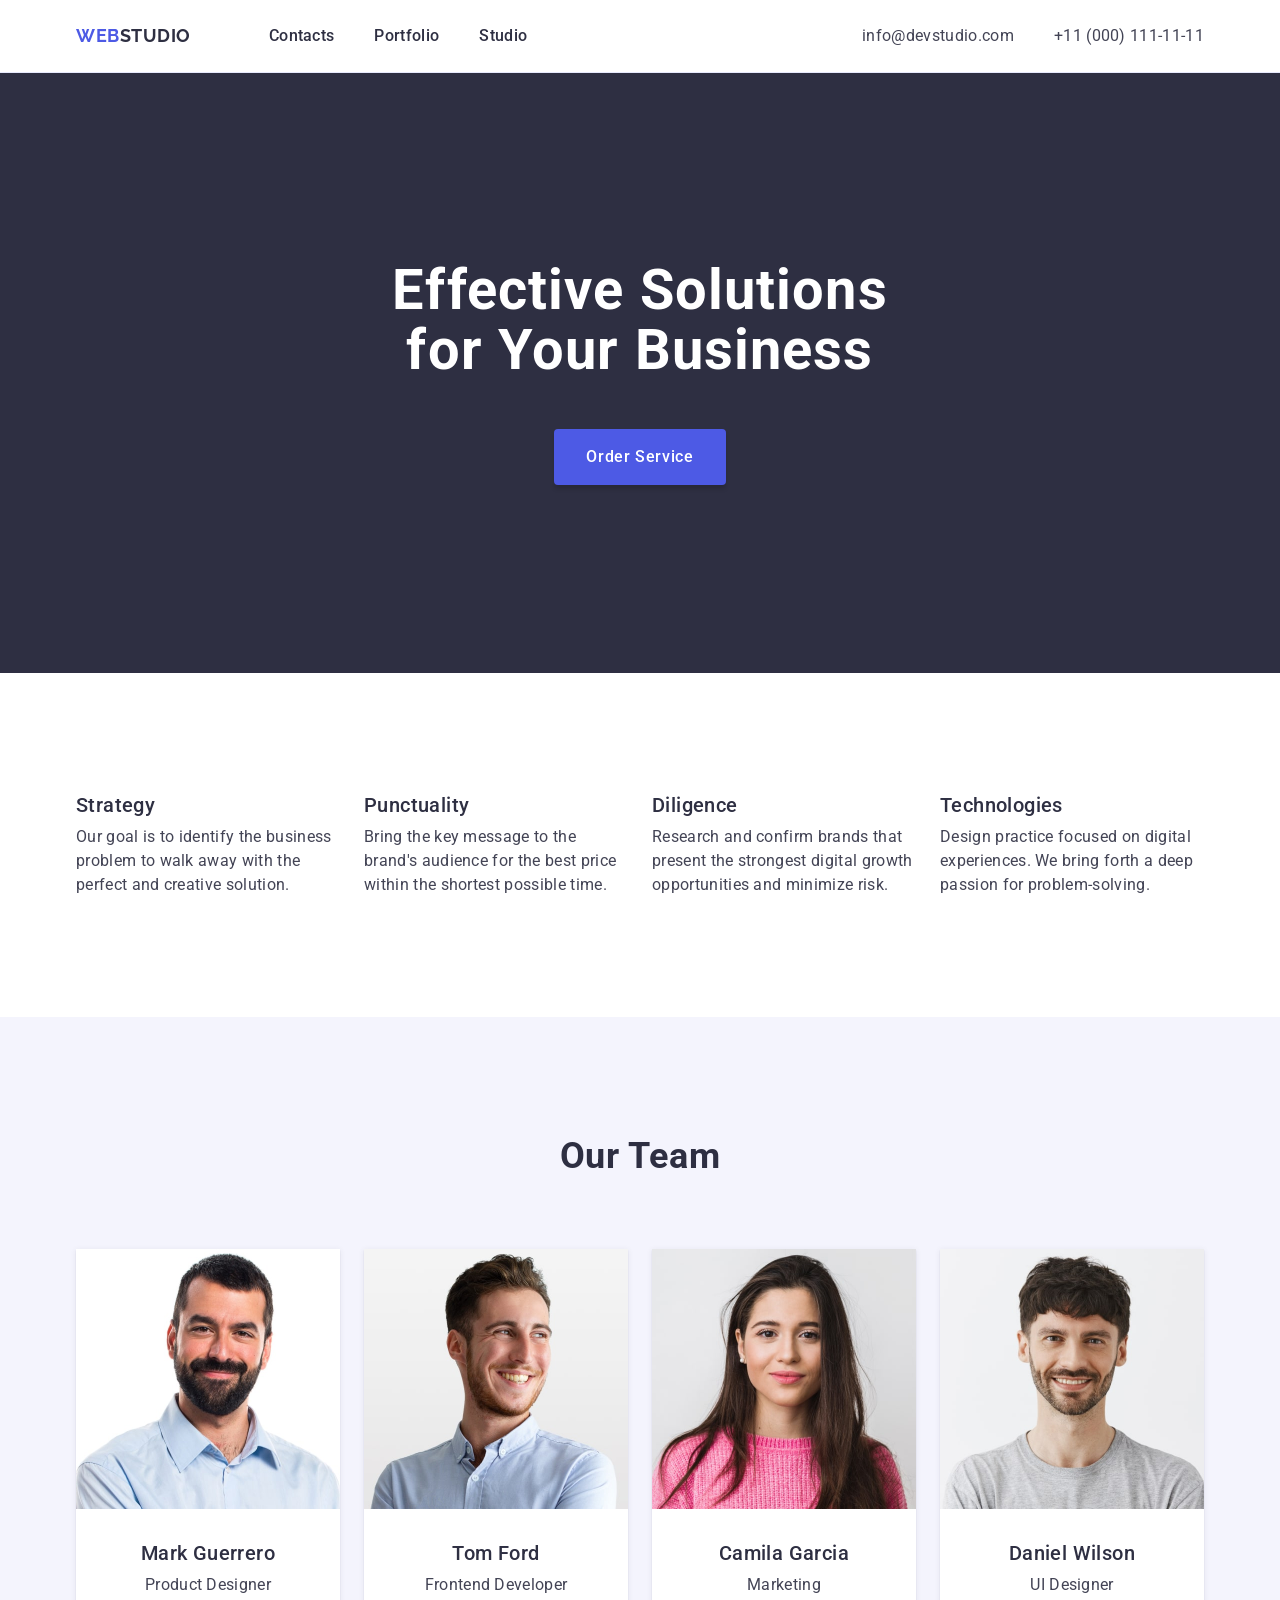
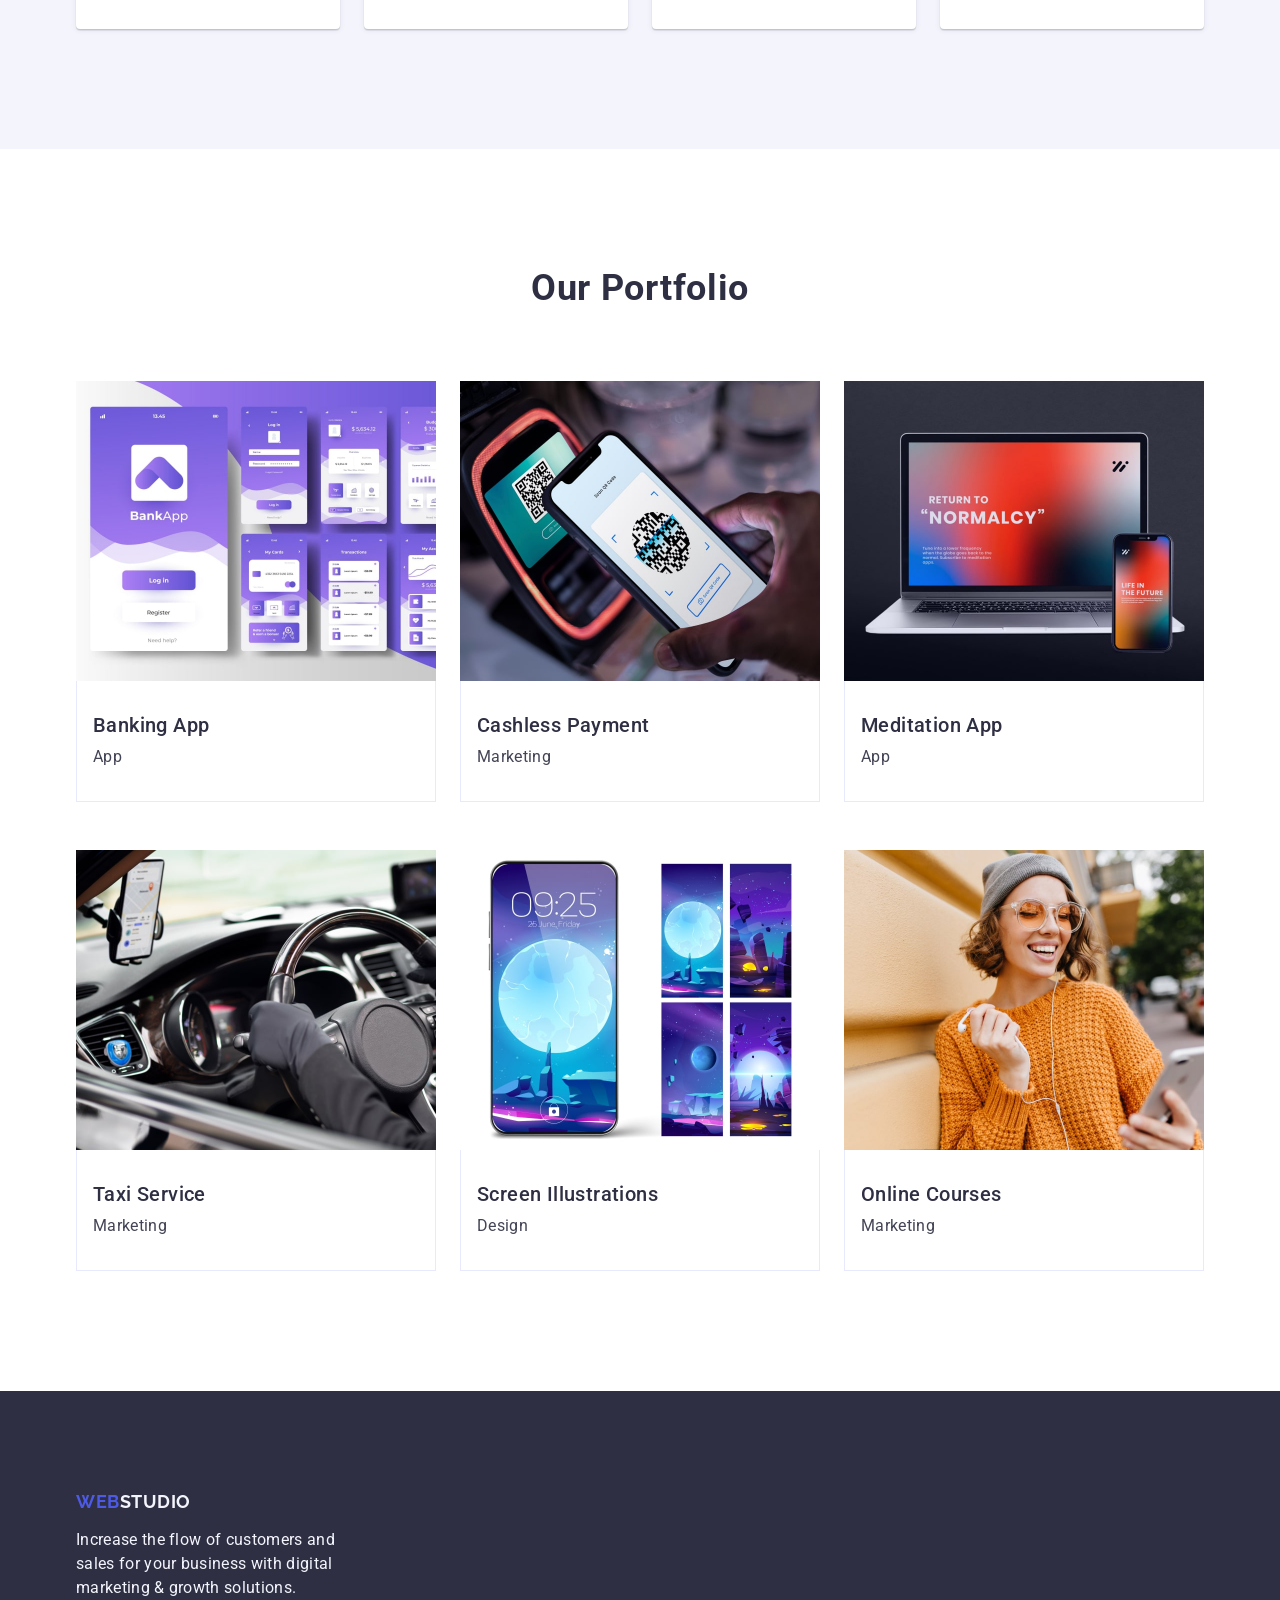
==== commit dc0307c4: "fix" ====
--- a/index.html
+++ b/index.html
@@ -231,7 +231,7 @@
     <footer class="footer">
       <div class="container">
         <a class="footer-logo" href="./index.html"
-          >Web<span class="footer-logo">Studio</span></a
+          >Web<span class="footer-logo-color">Studio</span></a
         >
         <p class="footer-text">
           Increase the flow of customers and sales for your business with
--- a/css/styles.css
+++ b/css/styles.css
@@ -63,7 +63,6 @@
   text-transform: uppercase;
   color: #4d5ae5;
   margin-right: 78px;
-  padding: 24px 0;
 }
 
 .nav {
@@ -86,6 +85,7 @@
   line-height: 1.5;
   letter-spacing: 0.02em;
   color: #2e2f42;
+  padding: 24px 0;
 }
 .nav-link:hover,
 .nav-link:focus {
@@ -282,8 +282,9 @@
   color: #4d5ae5;
   display: inline-block;
   margin-bottom: 16px;
-}
-.footer-logo {
+  margin-right: 78px;
+}
+.footer-logo-color {
   color: #f4f4fd;
 }
 .footer-text {
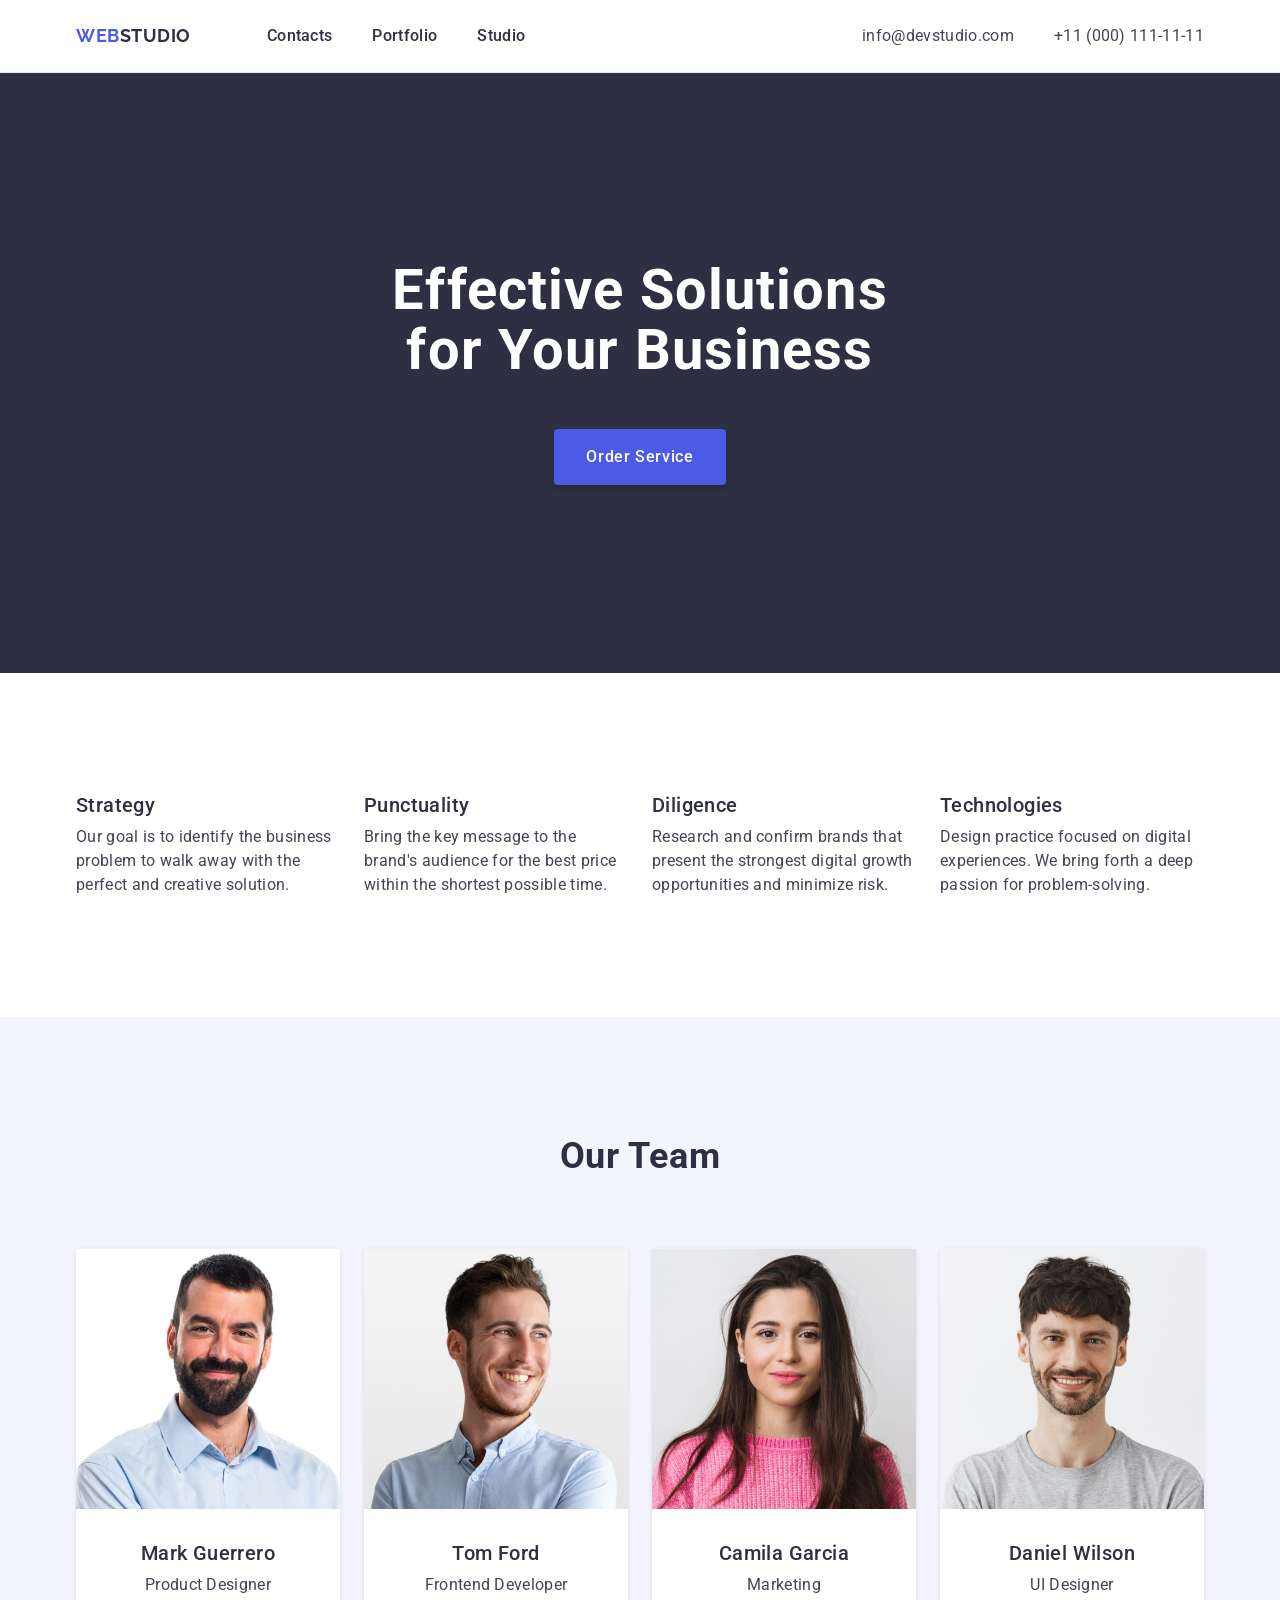
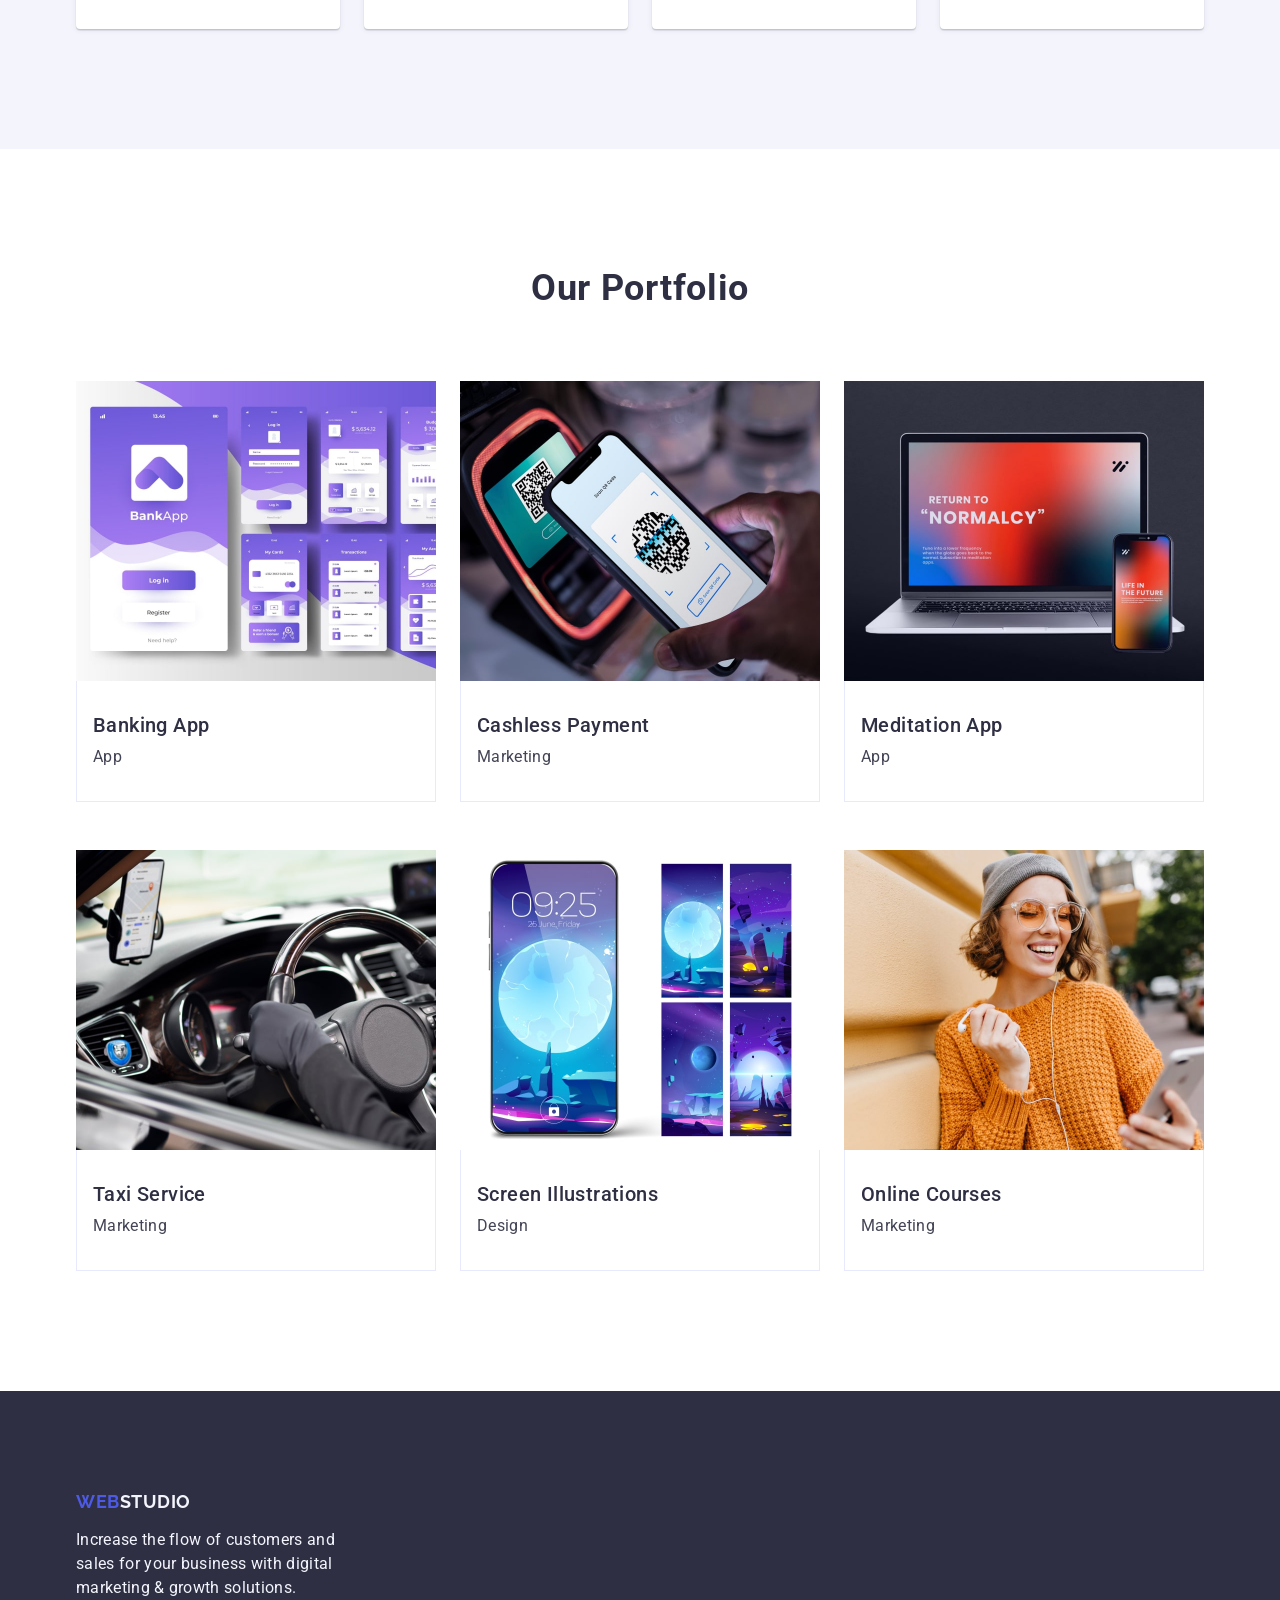
==== commit 7b1b47f4: "font fix, normalize fix" ====
--- a/index.html
+++ b/index.html
@@ -6,18 +6,17 @@
     <title>Document</title>
     <link
       rel="stylesheet"
-      href="https://cdnjs.cloudflare.com/ajax/libs/modern-normalize/3.0.1/modern-normalize.min.css"
-      integrity="sha512-gnAN+RgTMylunXI7AMg+PtcUGpKZFkZJoFIkAWvdPFRrFJz3p2tx4+9xbjILRfN7CzoViMgS8vSf06fSQzWZjA=="
+      href="https://cdnjs.cloudflare.com/ajax/libs/modern-normalize/2.0.0/modern-normalize.min.css"
+      integrity="sha512-4xo8blKMVCiXpTaLzQSLSw3KFOVPWhm/TRtuPVc4WG6kUgjH6J03IBuG7JZPkcWMxJ5huwaBpOpnwYElP/m6wg=="
       crossorigin="anonymous"
       referrerpolicy="no-referrer"
     />
     <link rel="preconnect" href="https://fonts.googleapis.com" />
     <link rel="preconnect" href="https://fonts.gstatic.com" crossorigin />
     <link
-      href="https://fonts.googleapis.com/css2?family=Raleway:ital,wght@0,700;1,700&family=Roboto:ital,wght@0,400,500,700;1,400,500,700&display=swap"
+      href="https://fonts.googleapis.com/css2?family=Raleway:wght@700&family=Roboto:wght@400;500;700&display=swap"
       rel="stylesheet"
     />
-
     <link rel="stylesheet" href="./css/styles.css" />
   </head>
   <body>
--- a/css/styles.css
+++ b/css/styles.css
@@ -62,7 +62,7 @@
   letter-spacing: 0.03em;
   text-transform: uppercase;
   color: #4d5ae5;
-  margin-right: 78px;
+  margin-right: 76px;
 }
 
 .nav {
@@ -281,8 +281,8 @@
   text-transform: uppercase;
   color: #4d5ae5;
   display: inline-block;
+
   margin-bottom: 16px;
-  margin-right: 78px;
 }
 .footer-logo-color {
   color: #f4f4fd;
